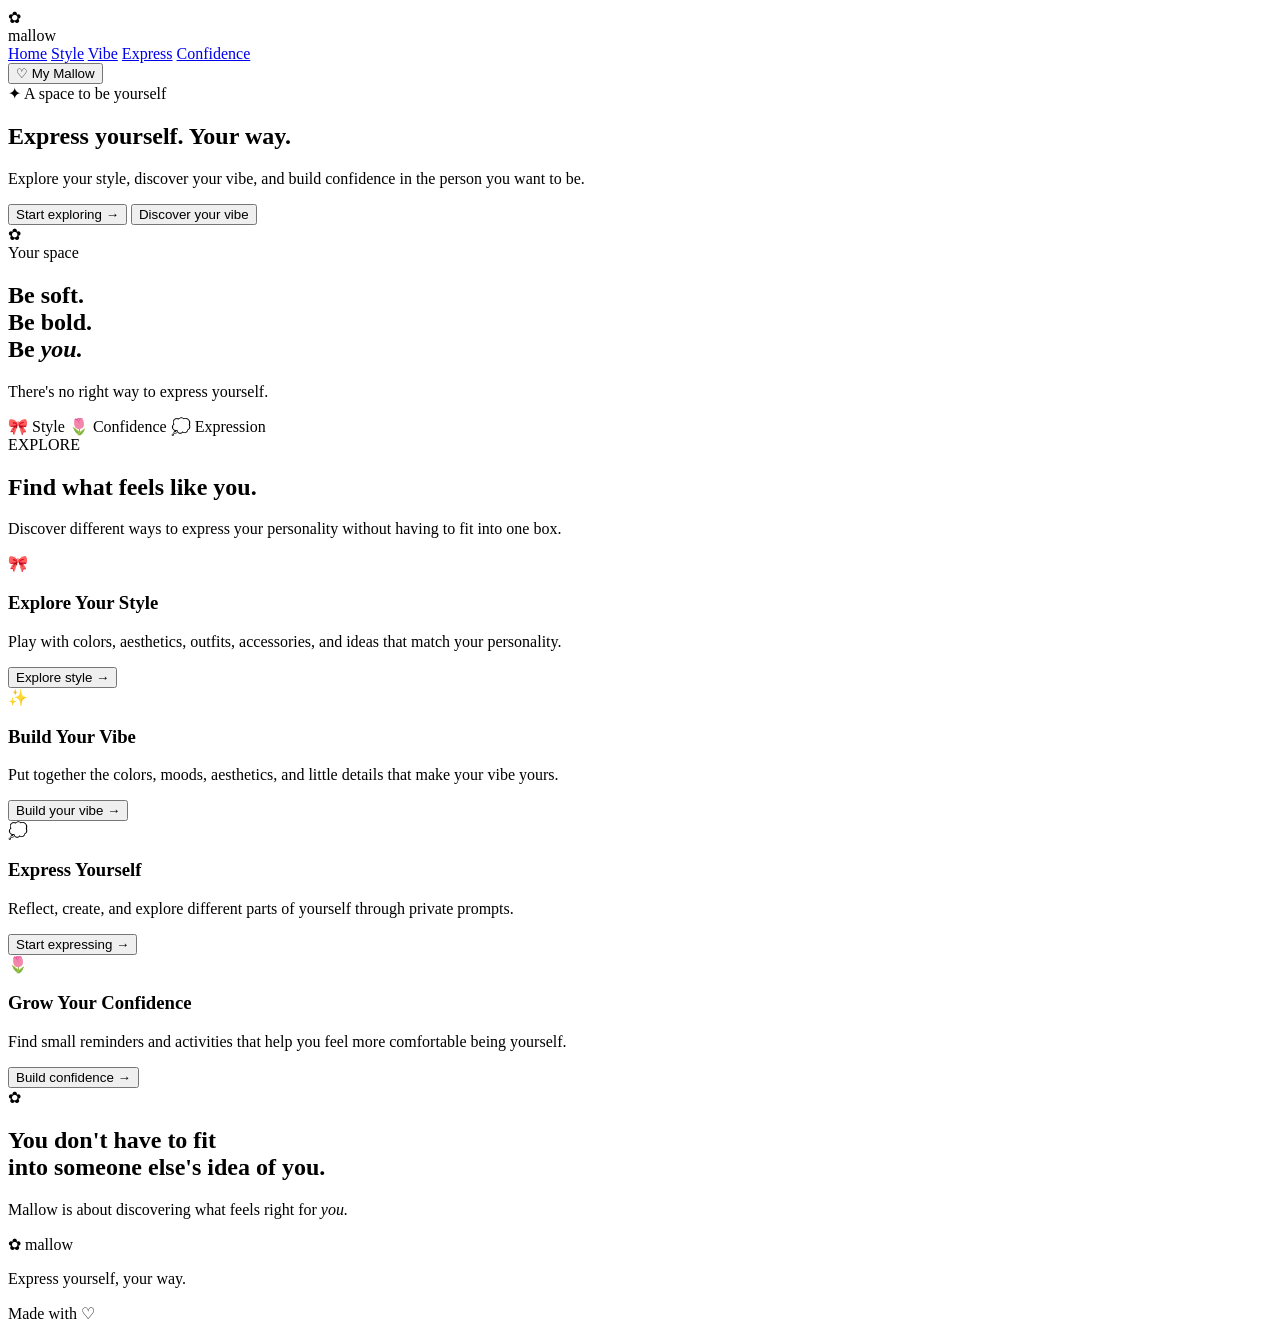
==== index.html @ d2542d82 "Add initial index.html for Mallow website This HTML file serves as the main structure for the Mallow" ====
<!DOCTYPE html>
<html lang="en">
<head>
  <meta charset="UTF-8">
  <meta name="viewport" content="width=device-width, initial-scale=1.0">

  <title>Mallow — Express Yourself</title>

  <link rel="stylesheet" href="style.css">
</head>

<body>

  <!-- Background decorations -->
  <div class="background-glow glow-one"></div>
  <div class="background-glow glow-two"></div>

  <!-- Navigation -->
  <nav class="navbar">

    <div class="logo">
      <div class="logo-flower">✿</div>
      <span>mallow</span>
    </div>

    <div class="nav-links">
      <a href="#" class="active">Home</a>
      <a href="#style">Style</a>
      <a href="#vibe">Vibe</a>
      <a href="#express">Express</a>
      <a href="#confidence">Confidence</a>
    </div>

    <button class="profile-button">
      <span>♡</span>
      My Mallow
    </button>

  </nav>


  <!-- Hero -->
  <main>

    <section class="hero">

      <div class="hero-content">

        <div class="welcome-pill">
          <span>✦</span>
          A space to be yourself
        </div>

        <h1>
          Express yourself.
          <span>Your way.</span>
        </h1>

        <p>
          Explore your style, discover your vibe, and build
          confidence in the person you want to be.
        </p>

        <div class="hero-buttons">

          <button class="primary-button" onclick="startExploring()">
            Start exploring
            <span>→</span>
          </button>

          <button class="secondary-button" onclick="scrollToSection('vibe')">
            Discover your vibe
          </button>

        </div>

      </div>

      <!-- Decorative card -->
      <div class="hero-card">

        <div class="flower-decoration">✿</div>

        <div class="hero-card-header">
          <span>Your space</span>
          <span class="tiny-dot"></span>
        </div>

        <h2>Be soft.<br>Be bold.<br>Be <em>you.</em></h2>

        <p>
          There's no right way to express yourself.
        </p>

        <div class="mini-tags">
          <span>🎀 Style</span>
          <span>🌷 Confidence</span>
          <span>💭 Expression</span>
        </div>

      </div>

    </section>


    <!-- Explore -->
    <section class="section" id="style">

      <div class="section-heading">

        <div>
          <span class="eyebrow">EXPLORE</span>
          <h2>Find what feels like you.</h2>
        </div>

        <p>
          Discover different ways to express your personality
          without having to fit into one box.
        </p>

      </div>


      <div class="feature-grid">

        <div class="feature-card pink-card">

          <div class="feature-icon">🎀</div>

          <h3>Explore Your Style</h3>

          <p>
            Play with colors, aesthetics, outfits, accessories,
            and ideas that match your personality.
          </p>

          <button onclick="showMessage('Style exploration is coming soon!')">
            Explore style →
          </button>

        </div>


        <div class="feature-card purple-card" id="vibe">

          <div class="feature-icon">✨</div>

          <h3>Build Your Vibe</h3>

          <p>
            Put together the colors, moods, aesthetics, and
            little details that make your vibe yours.
          </p>

          <button onclick="showMessage('Vibe building is coming soon!')">
            Build your vibe →
          </button>

        </div>


        <div class="feature-card blue-card" id="express">

          <div class="feature-icon">💭</div>

          <h3>Express Yourself</h3>

          <p>
            Reflect, create, and explore different parts of
            yourself through private prompts.
          </p>

          <button onclick="showMessage('Expression prompts are coming soon!')">
            Start expressing →
          </button>

        </div>


        <div class="feature-card green-card" id="confidence">

          <div class="feature-icon">🌷</div>

          <h3>Grow Your Confidence</h3>

          <p>
            Find small reminders and activities that help you
            feel more comfortable being yourself.
          </p>

          <button onclick="showMessage('Confidence tools are coming soon!')">
            Build confidence →
          </button>

        </div>

      </div>

    </section>


    <!-- Quote section -->
    <section class="quote-section">

      <div class="quote-flower">✿</div>

      <h2>
        You don't have to fit<br>
        into someone else's idea of you.
      </h2>

      <p>
        Mallow is about discovering what feels right for <em>you.</em>
      </p>

    </section>

  </main>


  <footer>

    <div class="footer-logo">
      ✿ mallow
    </div>

    <p>
      Express yourself, your way.
    </p>

    <span>
      Made with ♡
    </span>

  </footer>


  <script src="script.js"></script>

</body>
</html>
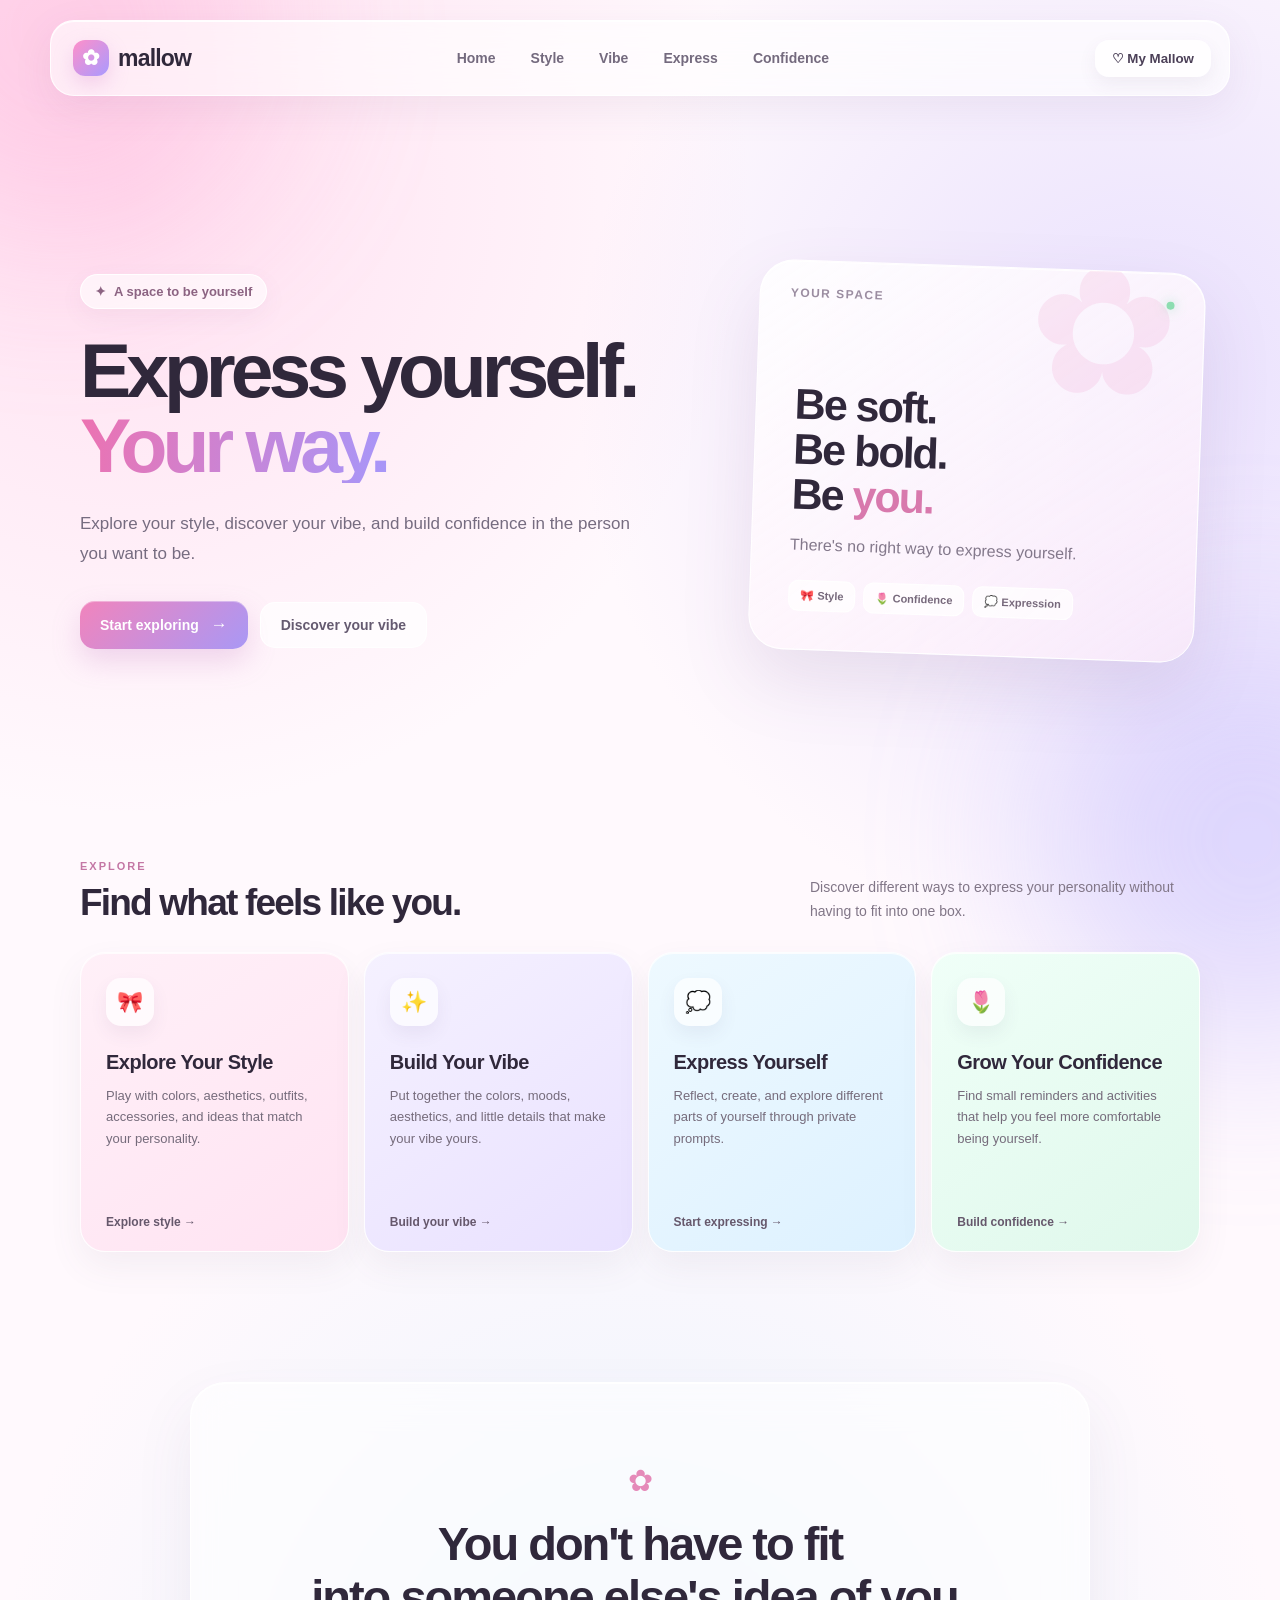
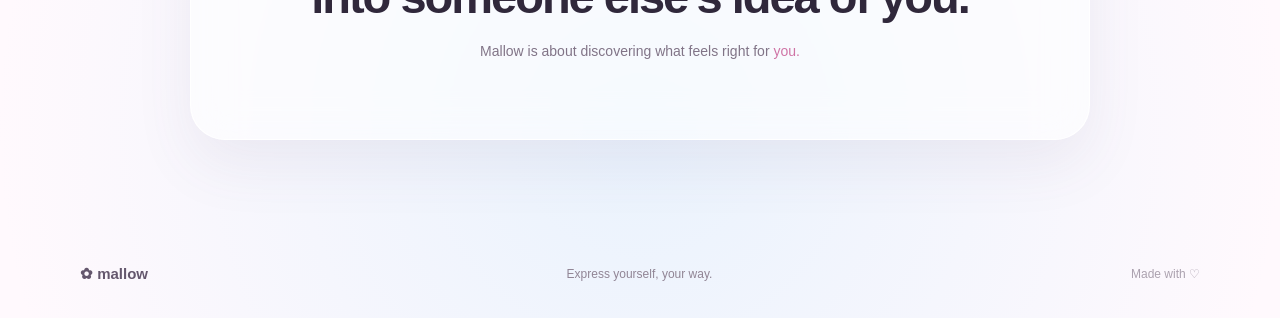
==== commit 8381a991: "Refactor HTML structure and improve formatting" ====
--- a/index.html
+++ b/index.html
@@ -15,6 +15,7 @@
   <div class="background-glow glow-one"></div>
   <div class="background-glow glow-two"></div>
 
+
   <!-- Navigation -->
   <nav class="navbar">
 
@@ -23,13 +24,31 @@
       <span>mallow</span>
     </div>
 
+
     <div class="nav-links">
-      <a href="#" class="active">Home</a>
-      <a href="#style">Style</a>
-      <a href="#vibe">Vibe</a>
-      <a href="#express">Express</a>
-      <a href="#confidence">Confidence</a>
+
+      <a href="index.html" class="active">
+        Home
+      </a>
+
+      <a href="style.html">
+        Style
+      </a>
+
+      <a href="#vibe">
+        Vibe
+      </a>
+
+      <a href="#express">
+        Express
+      </a>
+
+      <a href="#confidence">
+        Confidence
+      </a>
+
     </div>
+
 
     <button class="profile-button">
       <span>♡</span>
@@ -39,9 +58,12 @@
   </nav>
 
 
-  <!-- Hero -->
+
+  <!-- Main -->
   <main>
 
+
+    <!-- Hero -->
     <section class="hero">
 
       <div class="hero-content">
@@ -50,25 +72,35 @@
           <span>✦</span>
           A space to be yourself
         </div>
+
 
         <h1>
           Express yourself.
           <span>Your way.</span>
         </h1>
 
+
         <p>
           Explore your style, discover your vibe, and build
           confidence in the person you want to be.
         </p>
 
+
         <div class="hero-buttons">
 
-          <button class="primary-button" onclick="startExploring()">
+          <button
+            class="primary-button"
+            onclick="startExploring()"
+          >
             Start exploring
             <span>→</span>
           </button>
 
-          <button class="secondary-button" onclick="scrollToSection('vibe')">
+
+          <button
+            class="secondary-button"
+            onclick="scrollToSection('vibe')"
+          >
             Discover your vibe
           </button>
 
@@ -76,26 +108,53 @@
 
       </div>
 
-      <!-- Decorative card -->
+
+
+      <!-- Hero Card -->
       <div class="hero-card">
 
-        <div class="flower-decoration">✿</div>
+        <div class="flower-decoration">
+          ✿
+        </div>
+
 
         <div class="hero-card-header">
-          <span>Your space</span>
+
+          <span>
+            Your space
+          </span>
+
           <span class="tiny-dot"></span>
-        </div>
-
-        <h2>Be soft.<br>Be bold.<br>Be <em>you.</em></h2>
+
+        </div>
+
+
+        <h2>
+          Be soft.<br>
+          Be bold.<br>
+          Be <em>you.</em>
+        </h2>
+
 
         <p>
           There's no right way to express yourself.
         </p>
 
+
         <div class="mini-tags">
-          <span>🎀 Style</span>
-          <span>🌷 Confidence</span>
-          <span>💭 Expression</span>
+
+          <span>
+            🎀 Style
+          </span>
+
+          <span>
+            🌷 Confidence
+          </span>
+
+          <span>
+            💭 Expression
+          </span>
+
         </div>
 
       </div>
@@ -103,15 +162,27 @@
     </section>
 
 
+
     <!-- Explore -->
-    <section class="section" id="style">
+    <section
+      class="section"
+      id="style"
+    >
 
       <div class="section-heading">
 
         <div>
-          <span class="eyebrow">EXPLORE</span>
-          <h2>Find what feels like you.</h2>
-        </div>
+
+          <span class="eyebrow">
+            EXPLORE
+          </span>
+
+          <h2>
+            Find what feels like you.
+          </h2>
+
+        </div>
+
 
         <p>
           Discover different ways to express your personality
@@ -121,74 +192,129 @@
       </div>
 
 
+
+      <!-- Feature Cards -->
       <div class="feature-grid">
 
+
+        <!-- STYLE -->
         <div class="feature-card pink-card">
 
-          <div class="feature-icon">🎀</div>
-
-          <h3>Explore Your Style</h3>
+          <div class="feature-icon">
+            🎀
+          </div>
+
+
+          <h3>
+            Explore Your Style
+          </h3>
+
 
           <p>
             Play with colors, aesthetics, outfits, accessories,
             and ideas that match your personality.
           </p>
 
-          <button onclick="showMessage('Style exploration is coming soon!')">
+
+          <button
+            onclick="window.location.href='style.html'"
+          >
             Explore style →
           </button>
 
         </div>
 
 
-        <div class="feature-card purple-card" id="vibe">
-
-          <div class="feature-icon">✨</div>
-
-          <h3>Build Your Vibe</h3>
+
+        <!-- VIBE -->
+        <div
+          class="feature-card purple-card"
+          id="vibe"
+        >
+
+          <div class="feature-icon">
+            ✨
+          </div>
+
+
+          <h3>
+            Build Your Vibe
+          </h3>
+
 
           <p>
             Put together the colors, moods, aesthetics, and
             little details that make your vibe yours.
           </p>
 
-          <button onclick="showMessage('Vibe building is coming soon!')">
+
+          <button
+            onclick="showMessage('Vibe building is coming soon!')"
+          >
             Build your vibe →
           </button>
 
         </div>
 
 
-        <div class="feature-card blue-card" id="express">
-
-          <div class="feature-icon">💭</div>
-
-          <h3>Express Yourself</h3>
+
+        <!-- EXPRESS -->
+        <div
+          class="feature-card blue-card"
+          id="express"
+        >
+
+          <div class="feature-icon">
+            💭
+          </div>
+
+
+          <h3>
+            Express Yourself
+          </h3>
+
 
           <p>
             Reflect, create, and explore different parts of
             yourself through private prompts.
           </p>
 
-          <button onclick="showMessage('Expression prompts are coming soon!')">
+
+          <button
+            onclick="showMessage('Expression prompts are coming soon!')"
+          >
             Start expressing →
           </button>
 
         </div>
 
 
-        <div class="feature-card green-card" id="confidence">
-
-          <div class="feature-icon">🌷</div>
-
-          <h3>Grow Your Confidence</h3>
+
+        <!-- CONFIDENCE -->
+        <div
+          class="feature-card green-card"
+          id="confidence"
+        >
+
+          <div class="feature-icon">
+            🌷
+          </div>
+
+
+          <h3>
+            Grow Your Confidence
+          </h3>
+
 
           <p>
             Find small reminders and activities that help you
             feel more comfortable being yourself.
           </p>
 
-          <button onclick="showMessage('Confidence tools are coming soon!')">
+
+          <button
+            onclick="showMessage('Confidence tools are coming soon!')"
+          >
             Build confidence →
           </button>
 
@@ -199,18 +325,24 @@
     </section>
 
 
-    <!-- Quote section -->
+
+    <!-- Quote -->
     <section class="quote-section">
 
-      <div class="quote-flower">✿</div>
+      <div class="quote-flower">
+        ✿
+      </div>
+
 
       <h2>
         You don't have to fit<br>
         into someone else's idea of you.
       </h2>
 
+
       <p>
-        Mallow is about discovering what feels right for <em>you.</em>
+        Mallow is about discovering what feels right for
+        <em>you.</em>
       </p>
 
     </section>
@@ -218,16 +350,20 @@
   </main>
 
 
+
+  <!-- Footer -->
   <footer>
 
     <div class="footer-logo">
       ✿ mallow
     </div>
 
+
     <p>
       Express yourself, your way.
     </p>
 
+
     <span>
       Made with ♡
     </span>
@@ -235,6 +371,7 @@
   </footer>
 
 
+
   <script src="script.js"></script>
 
 </body>
--- a/style.css
+++ b/style.css
@@ -0,0 +1,845 @@
+/* =========================
+   MALLOW — GLOBAL
+========================= */
+
+* {
+  margin: 0;
+  padding: 0;
+  box-sizing: border-box;
+}
+
+html {
+  scroll-behavior: smooth;
+}
+
+body {
+  min-height: 100vh;
+  font-family: Inter, -apple-system, BlinkMacSystemFont, "Segoe UI", sans-serif;
+  color: #30283b;
+  background:
+    radial-gradient(circle at 10% 10%, rgba(255, 184, 220, 0.38), transparent 30%),
+    radial-gradient(circle at 90% 20%, rgba(196, 183, 255, 0.38), transparent 30%),
+    radial-gradient(circle at 50% 90%, rgba(178, 226, 255, 0.28), transparent 35%),
+    #fff9fd;
+  overflow-x: hidden;
+}
+
+
+/* =========================
+   BACKGROUND
+========================= */
+
+.background-glow {
+  position: fixed;
+  width: 420px;
+  height: 420px;
+  border-radius: 50%;
+  filter: blur(90px);
+  pointer-events: none;
+  z-index: -1;
+  opacity: 0.35;
+}
+
+.glow-one {
+  top: -180px;
+  left: -150px;
+  background: #ff9fd0;
+}
+
+.glow-two {
+  right: -180px;
+  bottom: -150px;
+  background: #aaa0ff;
+}
+
+
+/* =========================
+   NAVIGATION
+========================= */
+
+.navbar {
+  width: min(1180px, calc(100% - 40px));
+  height: 76px;
+  margin: 20px auto 0;
+
+  display: flex;
+  align-items: center;
+  justify-content: space-between;
+
+  padding: 0 18px 0 22px;
+
+  background: rgba(255, 255, 255, 0.62);
+  border: 1px solid rgba(255, 255, 255, 0.85);
+  border-radius: 24px;
+
+  backdrop-filter: blur(24px);
+  -webkit-backdrop-filter: blur(24px);
+
+  box-shadow:
+    0 12px 40px rgba(120, 91, 135, 0.09),
+    inset 0 1px 0 rgba(255, 255, 255, 0.9);
+}
+
+.logo {
+  display: flex;
+  align-items: center;
+  gap: 9px;
+
+  font-size: 23px;
+  font-weight: 800;
+  letter-spacing: -0.8px;
+}
+
+.logo-flower {
+  width: 36px;
+  height: 36px;
+
+  display: grid;
+  place-items: center;
+
+  color: white;
+  font-size: 21px;
+
+  background: linear-gradient(135deg, #ff8fc9, #a99aff);
+  border-radius: 12px;
+
+  box-shadow: 0 8px 20px rgba(211, 127, 202, 0.28);
+}
+
+.nav-links {
+  display: flex;
+  align-items: center;
+  gap: 7px;
+}
+
+.nav-links a {
+  position: relative;
+
+  padding: 10px 14px;
+
+  color: #746a7e;
+  text-decoration: none;
+
+  font-size: 14px;
+  font-weight: 600;
+
+  border-radius: 12px;
+
+  transition: 0.25s ease;
+}
+
+.nav-links a:hover {
+  color: #30283b;
+  background: rgba(255, 255, 255, 0.7);
+}
+
+.nav-links a.active {
+  color: #30283b;
+  background: rgba(255, 255, 255, 0.82);
+  box-shadow: 0 5px 18px rgba(130, 100, 145, 0.08);
+}
+
+.profile-button {
+  border: 0;
+  padding: 11px 17px;
+
+  color: #4c4058;
+  background: rgba(255, 255, 255, 0.8);
+
+  border-radius: 14px;
+
+  font-weight: 700;
+  cursor: pointer;
+
+  box-shadow: 0 7px 18px rgba(100, 75, 120, 0.08);
+
+  transition: 0.25s ease;
+}
+
+.profile-button:hover {
+  transform: translateY(-2px);
+  box-shadow: 0 10px 24px rgba(100, 75, 120, 0.13);
+}
+
+
+/* =========================
+   HERO
+========================= */
+
+.hero {
+  width: min(1120px, calc(100% - 40px));
+  min-height: 650px;
+  margin: 40px auto 0;
+
+  display: grid;
+  grid-template-columns: 1.15fr 0.85fr;
+  align-items: center;
+  gap: 70px;
+}
+
+.hero-content {
+  max-width: 650px;
+}
+
+.welcome-pill {
+  display: inline-flex;
+  align-items: center;
+  gap: 8px;
+
+  padding: 9px 14px;
+
+  color: #8c6382;
+  background: rgba(255, 255, 255, 0.62);
+
+  border: 1px solid rgba(255, 255, 255, 0.9);
+  border-radius: 999px;
+
+  font-size: 13px;
+  font-weight: 700;
+
+  box-shadow: 0 8px 24px rgba(120, 90, 130, 0.06);
+}
+
+.hero h1 {
+  margin-top: 24px;
+
+  font-size: clamp(52px, 6vw, 82px);
+  line-height: 0.98;
+  letter-spacing: -5px;
+  font-weight: 850;
+}
+
+.hero h1 span {
+  display: block;
+
+  background: linear-gradient(
+    100deg,
+    #ed72b0,
+    #a995f7,
+    #76bff4
+  );
+
+  -webkit-background-clip: text;
+  background-clip: text;
+  color: transparent;
+}
+
+.hero-content > p {
+  max-width: 560px;
+  margin-top: 26px;
+
+  color: #766c80;
+  font-size: 17px;
+  line-height: 1.75;
+}
+
+.hero-buttons {
+  display: flex;
+  align-items: center;
+  gap: 12px;
+
+  margin-top: 32px;
+}
+
+.primary-button,
+.secondary-button {
+  border: 0;
+  border-radius: 15px;
+
+  padding: 14px 20px;
+
+  font-size: 14px;
+  font-weight: 750;
+
+  cursor: pointer;
+  transition: 0.25s ease;
+}
+
+.primary-button {
+  color: white;
+
+  background: linear-gradient(
+    135deg,
+    #f184bc,
+    #a998f5
+  );
+
+  box-shadow:
+    0 12px 28px rgba(192, 116, 192, 0.25),
+    inset 0 1px 0 rgba(255,255,255,0.35);
+}
+
+.primary-button span {
+  margin-left: 8px;
+  font-size: 17px;
+}
+
+.primary-button:hover {
+  transform: translateY(-3px);
+  box-shadow: 0 16px 32px rgba(192, 116, 192, 0.32);
+}
+
+.secondary-button {
+  color: #655a70;
+  background: rgba(255, 255, 255, 0.68);
+
+  border: 1px solid rgba(255,255,255,0.9);
+}
+
+.secondary-button:hover {
+  transform: translateY(-3px);
+  background: white;
+}
+
+
+/* =========================
+   HERO CARD
+========================= */
+
+.hero-card {
+  position: relative;
+
+  min-height: 390px;
+  padding: 38px;
+
+  display: flex;
+  flex-direction: column;
+  justify-content: flex-end;
+
+  overflow: hidden;
+
+  background:
+    linear-gradient(
+      145deg,
+      rgba(255,255,255,0.86),
+      rgba(255,237,249,0.66)
+    );
+
+  border: 1px solid rgba(255,255,255,0.95);
+  border-radius: 34px;
+
+  box-shadow:
+    0 30px 70px rgba(120, 86, 135, 0.13),
+    inset 0 1px 0 rgba(255,255,255,0.95);
+
+  transform: rotate(2deg);
+  transition: 0.35s ease;
+}
+
+.hero-card:hover {
+  transform: rotate(0deg) translateY(-6px);
+}
+
+.flower-decoration {
+  position: absolute;
+  top: -30px;
+  right: 25px;
+
+  font-size: 180px;
+  line-height: 1;
+
+  color: rgba(239, 139, 194, 0.16);
+}
+
+.hero-card-header {
+  position: absolute;
+  top: 25px;
+  left: 30px;
+  right: 30px;
+
+  display: flex;
+  align-items: center;
+  justify-content: space-between;
+
+  color: #9b8da1;
+  font-size: 12px;
+  font-weight: 700;
+  text-transform: uppercase;
+  letter-spacing: 1.5px;
+}
+
+.tiny-dot {
+  width: 8px;
+  height: 8px;
+
+  border-radius: 50%;
+  background: #8dddb1;
+
+  box-shadow: 0 0 12px rgba(141,221,177,0.7);
+}
+
+.hero-card h2 {
+  position: relative;
+
+  font-size: 43px;
+  line-height: 1.05;
+  letter-spacing: -2px;
+}
+
+.hero-card h2 em {
+  color: #d879ad;
+  font-style: normal;
+}
+
+.hero-card p {
+  margin-top: 15px;
+
+  color: #83788b;
+  line-height: 1.6;
+}
+
+.mini-tags {
+  display: flex;
+  flex-wrap: wrap;
+  gap: 8px;
+
+  margin-top: 22px;
+}
+
+.mini-tags span {
+  padding: 8px 11px;
+
+  color: #77697c;
+  background: rgba(255,255,255,0.7);
+
+  border: 1px solid rgba(255,255,255,0.9);
+  border-radius: 10px;
+
+  font-size: 11px;
+  font-weight: 700;
+}
+
+
+/* =========================
+   SECTIONS
+========================= */
+
+.section {
+  width: min(1120px, calc(100% - 40px));
+  margin: 70px auto 0;
+}
+
+.section-heading {
+  display: flex;
+  align-items: flex-end;
+  justify-content: space-between;
+  gap: 40px;
+
+  margin-bottom: 28px;
+}
+
+.eyebrow {
+  color: #c477a5;
+  font-size: 11px;
+  font-weight: 800;
+  letter-spacing: 2px;
+}
+
+.section-heading h2 {
+  margin-top: 8px;
+
+  font-size: 37px;
+  letter-spacing: -1.8px;
+}
+
+.section-heading p {
+  max-width: 390px;
+
+  color: #817687;
+  font-size: 14px;
+  line-height: 1.7;
+}
+
+
+/* =========================
+   FEATURE CARDS
+========================= */
+
+.feature-grid {
+  display: grid;
+  grid-template-columns: repeat(4, 1fr);
+  gap: 15px;
+}
+
+.feature-card {
+  position: relative;
+
+  min-height: 300px;
+  padding: 25px;
+
+  border-radius: 25px;
+
+  border: 1px solid rgba(255,255,255,0.9);
+
+  box-shadow:
+    0 15px 35px rgba(100,80,120,0.07),
+    inset 0 1px 0 rgba(255,255,255,0.8);
+
+  transition: 0.3s ease;
+}
+
+.feature-card:hover {
+  transform: translateY(-7px);
+  box-shadow: 0 22px 45px rgba(100,80,120,0.12);
+}
+
+.pink-card {
+  background: linear-gradient(145deg, #fff0f8, #ffe3f2);
+}
+
+.purple-card {
+  background: linear-gradient(145deg, #f5f1ff, #e9e1ff);
+}
+
+.blue-card {
+  background: linear-gradient(145deg, #eef9ff, #ddf1ff);
+}
+
+.green-card {
+  background: linear-gradient(145deg, #f0fff8, #dff8eb);
+}
+
+.feature-icon {
+  width: 48px;
+  height: 48px;
+
+  display: grid;
+  place-items: center;
+
+  background: rgba(255,255,255,0.72);
+  border-radius: 15px;
+
+  font-size: 21px;
+
+  box-shadow: 0 8px 18px rgba(90,70,110,0.07);
+}
+
+.feature-card h3 {
+  margin-top: 25px;
+
+  font-size: 20px;
+  letter-spacing: -0.5px;
+}
+
+.feature-card p {
+  margin-top: 11px;
+
+  color: #756b7b;
+  font-size: 13px;
+  line-height: 1.65;
+}
+
+.feature-card button {
+  position: absolute;
+  bottom: 22px;
+  left: 25px;
+
+  border: 0;
+  background: transparent;
+
+  color: #66586c;
+
+  font-size: 12px;
+  font-weight: 800;
+
+  cursor: pointer;
+
+  transition: 0.2s ease;
+}
+
+.feature-card button:hover {
+  transform: translateX(4px);
+}
+
+
+/* =========================
+   QUOTE
+========================= */
+
+.quote-section {
+  width: min(900px, calc(100% - 40px));
+
+  margin: 130px auto 100px;
+
+  padding: 80px 40px;
+
+  text-align: center;
+
+  background: rgba(255,255,255,0.56);
+  border: 1px solid rgba(255,255,255,0.9);
+  border-radius: 35px;
+
+  box-shadow:
+    0 25px 60px rgba(100,75,120,0.08),
+    inset 0 1px 0 rgba(255,255,255,0.9);
+
+  backdrop-filter: blur(20px);
+}
+
+.quote-flower {
+  margin-bottom: 20px;
+
+  color: #e58ab9;
+  font-size: 30px;
+}
+
+.quote-section h2 {
+  font-size: clamp(30px, 4vw, 47px);
+  line-height: 1.12;
+  letter-spacing: -2px;
+}
+
+.quote-section p {
+  margin-top: 20px;
+
+  color: #817487;
+  font-size: 14px;
+}
+
+.quote-section em {
+  color: #cf73a5;
+  font-style: normal;
+}
+
+
+/* =========================
+   FOOTER
+========================= */
+
+footer {
+  width: min(1120px, calc(100% - 40px));
+
+  margin: 0 auto;
+
+  padding: 25px 0 35px;
+
+  display: flex;
+  align-items: center;
+  justify-content: space-between;
+
+  color: #918595;
+  font-size: 12px;
+}
+
+.footer-logo {
+  color: #64576d;
+  font-weight: 800;
+  font-size: 15px;
+}
+
+footer span {
+  opacity: 0.75;
+}
+
+
+/* =========================
+   RESPONSIVE
+========================= */
+
+@media (max-width: 900px) {
+
+  .nav-links {
+    display: none;
+  }
+
+  .hero {
+    grid-template-columns: 1fr;
+    gap: 35px;
+    padding-top: 40px;
+  }
+
+  .hero-card {
+    max-width: 550px;
+    width: 100%;
+    margin: auto;
+  }
+
+  .feature-grid {
+    grid-template-columns: repeat(2, 1fr);
+  }
+
+  .section-heading {
+    align-items: flex-start;
+    flex-direction: column;
+    gap: 15px;
+  }
+}
+
+
+@media (max-width: 600px) {
+
+  .navbar {
+    width: calc(100% - 24px);
+    margin-top: 12px;
+  }
+
+  .profile-button {
+    padding: 10px 12px;
+    font-size: 12px;
+  }
+
+  .hero {
+    width: calc(100% - 28px);
+    margin-top: 20px;
+  }
+
+  .hero h1 {
+    font-size: 52px;
+    letter-spacing: -3px;
+  }
+
+  .hero-content > p {
+    font-size: 15px;
+  }
+
+  .hero-buttons {
+    align-items: stretch;
+    flex-direction: column;
+  }
+
+  .primary-button,
+  .secondary-button {
+    width: 100%;
+  }
+
+  .hero-card {
+    min-height: 340px;
+    padding: 27px;
+  }
+
+  .hero-card h2 {
+    font-size: 36px;
+  }
+
+  .section {
+    width: calc(100% - 28px);
+  }
+
+  .feature-grid {
+    grid-template-columns: 1fr;
+  }
+
+  .quote-section {
+    width: calc(100% - 28px);
+    padding: 60px 22px;
+  }
+
+  footer {
+    width: calc(100% - 28px);
+
+    flex-direction: column;
+    gap: 12px;
+
+    text-align: center;
+  }
+}
+
+/* =========================
+   MALLOW TOAST
+========================= */
+
+.mallow-toast {
+  position: fixed;
+  right: 24px;
+  bottom: 24px;
+
+  z-index: 9999;
+
+  display: flex;
+  align-items: center;
+  gap: 12px;
+
+  width: min(360px, calc(100% - 32px));
+
+  padding: 14px 15px;
+
+  background: rgba(255, 255, 255, 0.88);
+  border: 1px solid rgba(255, 255, 255, 0.95);
+
+  border-radius: 18px;
+
+  backdrop-filter: blur(22px);
+  -webkit-backdrop-filter: blur(22px);
+
+  box-shadow:
+    0 18px 45px rgba(90, 65, 110, 0.16),
+    inset 0 1px 0 rgba(255, 255, 255, 0.95);
+
+  opacity: 0;
+  transform: translateY(20px) scale(0.96);
+
+  pointer-events: none;
+
+  transition:
+    opacity 0.3s ease,
+    transform 0.3s ease;
+}
+
+.mallow-toast.show {
+  opacity: 1;
+  transform: translateY(0) scale(1);
+  pointer-events: auto;
+}
+
+.toast-icon {
+  width: 38px;
+  height: 38px;
+
+  flex-shrink: 0;
+
+  display: grid;
+  place-items: center;
+
+  color: white;
+
+  background: linear-gradient(
+    135deg,
+    #f184bc,
+    #a998f5
+  );
+
+  border-radius: 12px;
+
+  box-shadow:
+    0 7px 16px rgba(190, 120, 190, 0.2);
+}
+
+.toast-content {
+  min-width: 0;
+
+  display: flex;
+  flex-direction: column;
+  gap: 3px;
+}
+
+.toast-content strong {
+  color: #4c4058;
+  font-size: 13px;
+}
+
+.toast-content span {
+  color: #847889;
+  font-size: 12px;
+  line-height: 1.4;
+}
+
+.toast-close {
+  margin-left: auto;
+
+  border: 0;
+  background: transparent;
+
+  color: #a092a8;
+
+  font-size: 20px;
+  line-height: 1;
+
+  cursor: pointer;
+
+  transition: 0.2s ease;
+}
+
+.toast-close:hover {
+  color: #5c4d67;
+  transform: scale(1.1);
+}
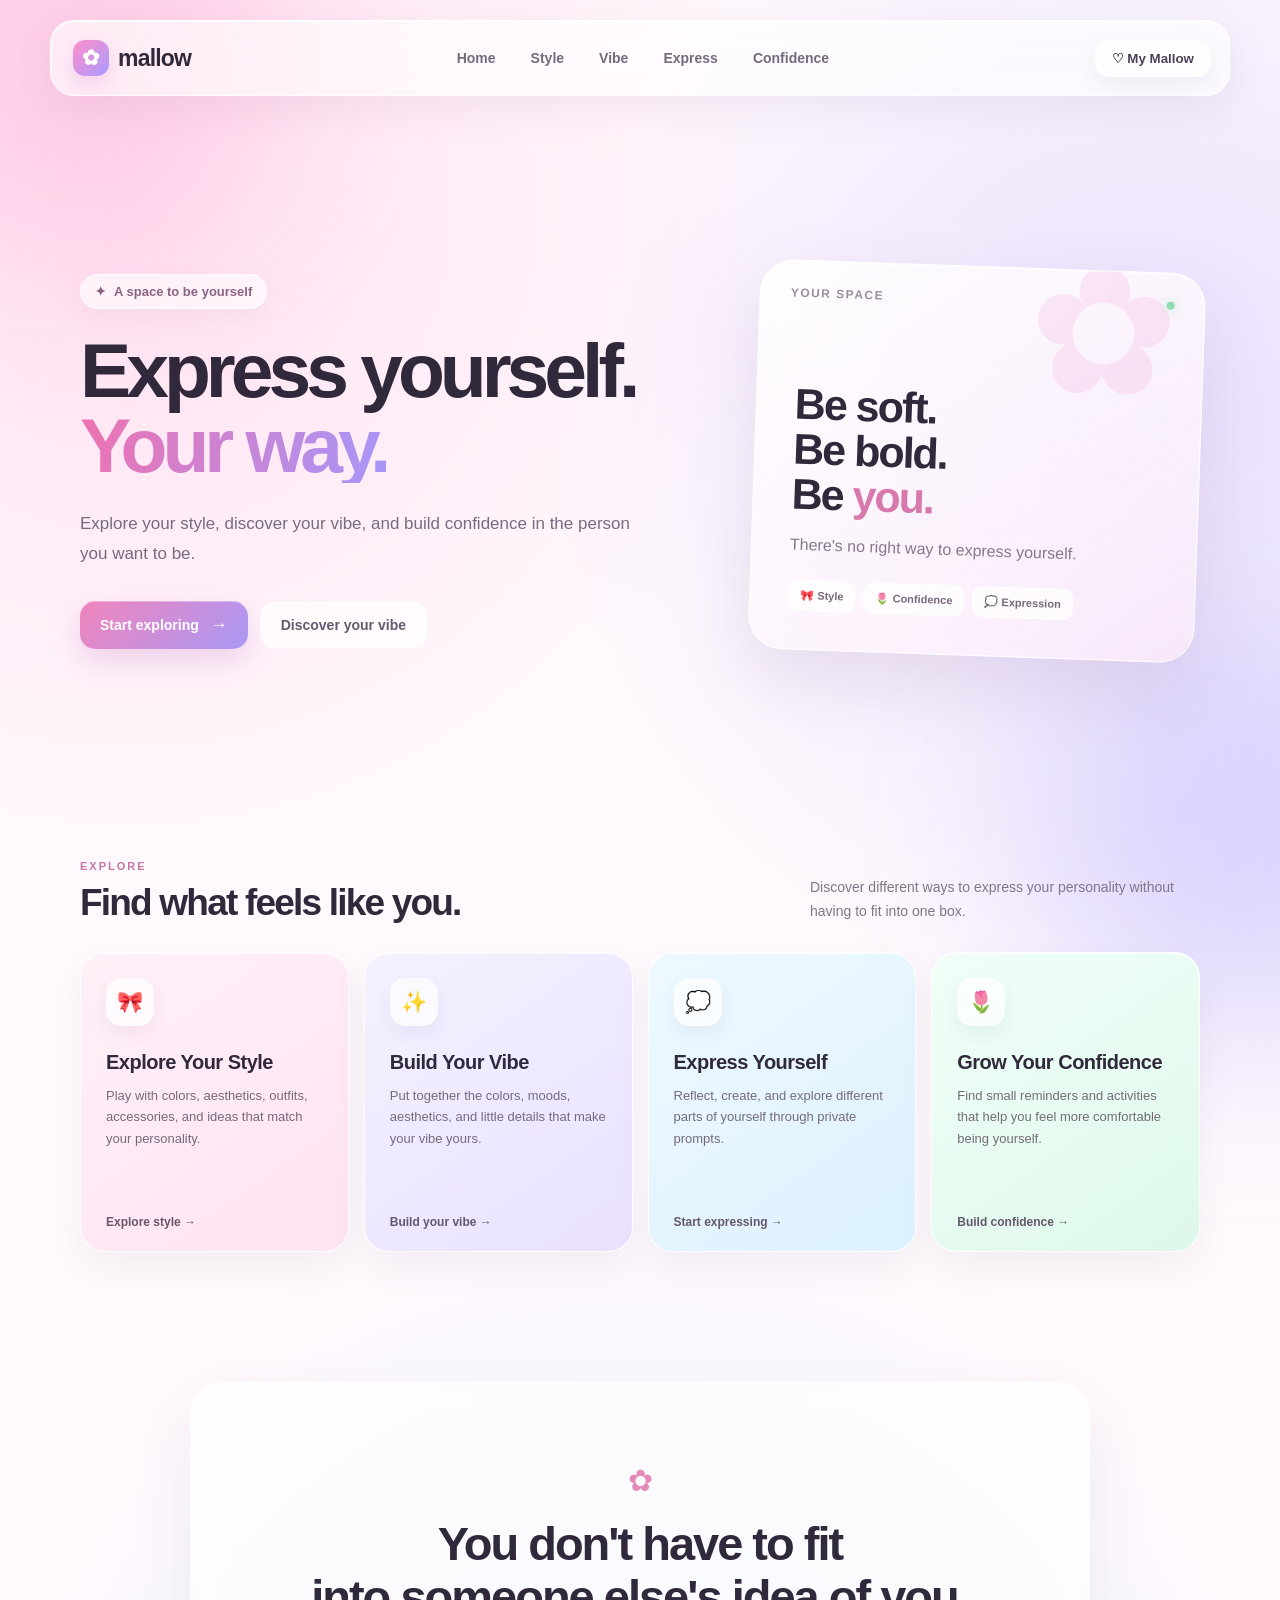
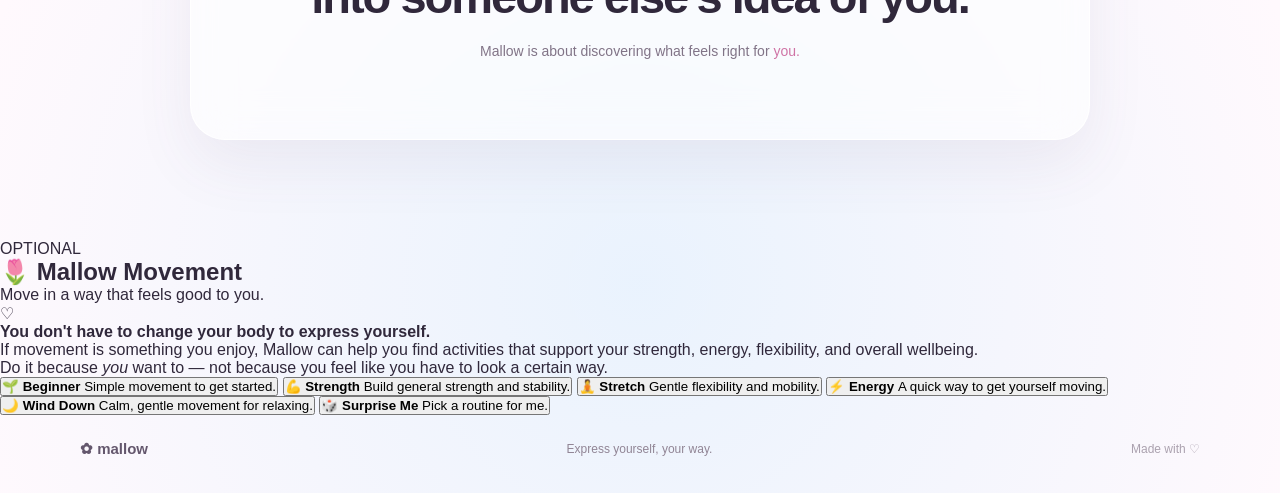
==== commit 6577b9f5: "Add Mallow Movement section to index.html" ====
--- a/index.html
+++ b/index.html
@@ -350,7 +350,210 @@
   </main>
 
 
-
+<!-- Mallow Movement -->
+<section class="movement-section">
+
+  <div class="movement-header">
+
+    <div>
+      <span class="studio-eyebrow">OPTIONAL</span>
+
+      <h2>
+        🌷 Mallow Movement
+      </h2>
+
+      <p>
+        Move in a way that feels good to you.
+      </p>
+    </div>
+
+  </div>
+
+
+  <div class="movement-note">
+
+    <div class="movement-note-icon">
+      ♡
+    </div>
+
+    <div>
+      <strong>
+        You don't have to change your body to express yourself.
+      </strong>
+
+      <p>
+        If movement is something you enjoy, Mallow can help you
+        find activities that support your strength, energy,
+        flexibility, and overall wellbeing.
+      </p>
+
+      <p>
+        Do it because <em>you</em> want to — not because you feel
+        like you have to look a certain way.
+      </p>
+    </div>
+
+  </div>
+
+
+  <div class="movement-grid">
+
+    <button class="movement-card" data-routine="beginner">
+
+      <span class="movement-icon">
+        🌱
+      </span>
+
+      <strong>
+        Beginner
+      </strong>
+
+      <span>
+        Simple movement to get started.
+      </span>
+
+    </button>
+
+
+    <button class="movement-card" data-routine="strength">
+
+      <span class="movement-icon">
+        💪
+      </span>
+
+      <strong>
+        Strength
+      </strong>
+
+      <span>
+        Build general strength and stability.
+      </span>
+
+    </button>
+
+
+    <button class="movement-card" data-routine="stretch">
+
+      <span class="movement-icon">
+        🧘
+      </span>
+
+      <strong>
+        Stretch
+      </strong>
+
+      <span>
+        Gentle flexibility and mobility.
+      </span>
+
+    </button>
+
+
+    <button class="movement-card" data-routine="energy">
+
+      <span class="movement-icon">
+        ⚡
+      </span>
+
+      <strong>
+        Energy
+      </strong>
+
+      <span>
+        A quick way to get yourself moving.
+      </span>
+
+    </button>
+
+
+    <button class="movement-card" data-routine="relax">
+
+      <span class="movement-icon">
+        🌙
+      </span>
+
+      <strong>
+        Wind Down
+      </strong>
+
+      <span>
+        Calm, gentle movement for relaxing.
+      </span>
+
+    </button>
+
+
+    <button
+      class="movement-card random-movement"
+      id="randomRoutine"
+    >
+
+      <span class="movement-icon">
+        🎲
+      </span>
+
+      <strong>
+        Surprise Me
+      </strong>
+
+      <span>
+        Pick a routine for me.
+      </span>
+
+    </button>
+
+  </div>
+
+
+  <!-- Routine Display -->
+  <div
+    class="routine-display"
+    id="routineDisplay"
+    hidden
+  >
+
+    <div class="routine-top">
+
+      <div>
+
+        <span class="studio-eyebrow">
+          YOUR ROUTINE
+        </span>
+
+        <h3 id="routineTitle">
+          Routine
+        </h3>
+
+      </div>
+
+      <button
+        class="routine-close"
+        id="closeRoutine"
+        aria-label="Close routine"
+      >
+        ×
+      </button>
+
+    </div>
+
+
+    <div
+      class="routine-list"
+      id="routineList"
+    ></div>
+
+
+    <p class="routine-reminder">
+      🌷 You can stop, rest, or skip anything that doesn't feel
+      right for you.
+    </p>
+
+  </div>
+
+</section>
+
+
+  
   <!-- Footer -->
   <footer>
 
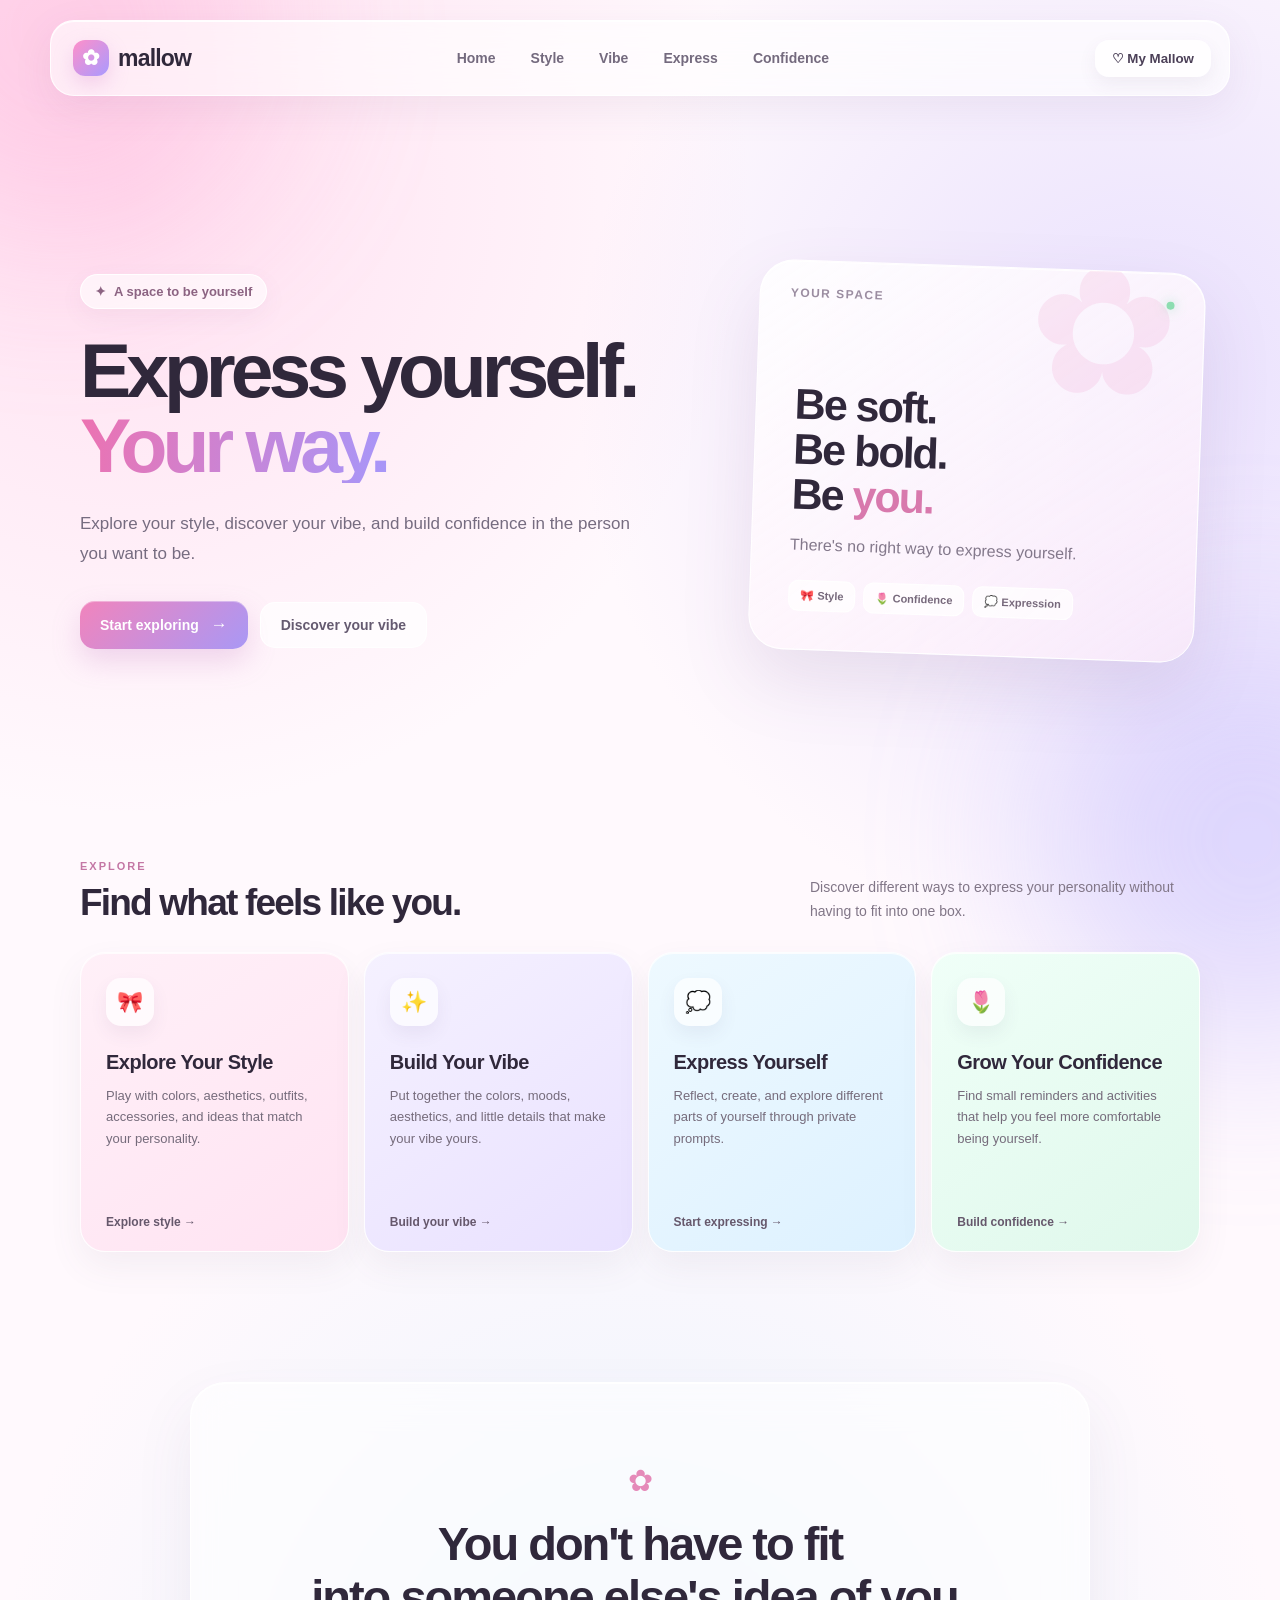
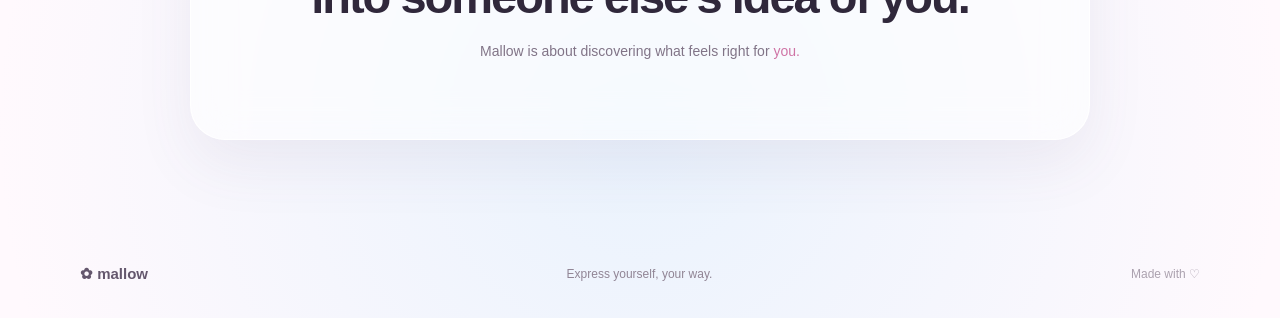
==== commit 77dbe0c5: "Remove Mallow Movement section from index.html Removed the Mallow Movement section from the HTML fil" ====
--- a/index.html
+++ b/index.html
@@ -350,210 +350,7 @@
   </main>
 
 
-<!-- Mallow Movement -->
-<section class="movement-section">
-
-  <div class="movement-header">
-
-    <div>
-      <span class="studio-eyebrow">OPTIONAL</span>
-
-      <h2>
-        🌷 Mallow Movement
-      </h2>
-
-      <p>
-        Move in a way that feels good to you.
-      </p>
-    </div>
-
-  </div>
-
-
-  <div class="movement-note">
-
-    <div class="movement-note-icon">
-      ♡
-    </div>
-
-    <div>
-      <strong>
-        You don't have to change your body to express yourself.
-      </strong>
-
-      <p>
-        If movement is something you enjoy, Mallow can help you
-        find activities that support your strength, energy,
-        flexibility, and overall wellbeing.
-      </p>
-
-      <p>
-        Do it because <em>you</em> want to — not because you feel
-        like you have to look a certain way.
-      </p>
-    </div>
-
-  </div>
-
-
-  <div class="movement-grid">
-
-    <button class="movement-card" data-routine="beginner">
-
-      <span class="movement-icon">
-        🌱
-      </span>
-
-      <strong>
-        Beginner
-      </strong>
-
-      <span>
-        Simple movement to get started.
-      </span>
-
-    </button>
-
-
-    <button class="movement-card" data-routine="strength">
-
-      <span class="movement-icon">
-        💪
-      </span>
-
-      <strong>
-        Strength
-      </strong>
-
-      <span>
-        Build general strength and stability.
-      </span>
-
-    </button>
-
-
-    <button class="movement-card" data-routine="stretch">
-
-      <span class="movement-icon">
-        🧘
-      </span>
-
-      <strong>
-        Stretch
-      </strong>
-
-      <span>
-        Gentle flexibility and mobility.
-      </span>
-
-    </button>
-
-
-    <button class="movement-card" data-routine="energy">
-
-      <span class="movement-icon">
-        ⚡
-      </span>
-
-      <strong>
-        Energy
-      </strong>
-
-      <span>
-        A quick way to get yourself moving.
-      </span>
-
-    </button>
-
-
-    <button class="movement-card" data-routine="relax">
-
-      <span class="movement-icon">
-        🌙
-      </span>
-
-      <strong>
-        Wind Down
-      </strong>
-
-      <span>
-        Calm, gentle movement for relaxing.
-      </span>
-
-    </button>
-
-
-    <button
-      class="movement-card random-movement"
-      id="randomRoutine"
-    >
-
-      <span class="movement-icon">
-        🎲
-      </span>
-
-      <strong>
-        Surprise Me
-      </strong>
-
-      <span>
-        Pick a routine for me.
-      </span>
-
-    </button>
-
-  </div>
-
-
-  <!-- Routine Display -->
-  <div
-    class="routine-display"
-    id="routineDisplay"
-    hidden
-  >
-
-    <div class="routine-top">
-
-      <div>
-
-        <span class="studio-eyebrow">
-          YOUR ROUTINE
-        </span>
-
-        <h3 id="routineTitle">
-          Routine
-        </h3>
-
-      </div>
-
-      <button
-        class="routine-close"
-        id="closeRoutine"
-        aria-label="Close routine"
-      >
-        ×
-      </button>
-
-    </div>
-
-
-    <div
-      class="routine-list"
-      id="routineList"
-    ></div>
-
-
-    <p class="routine-reminder">
-      🌷 You can stop, rest, or skip anything that doesn't feel
-      right for you.
-    </p>
-
-  </div>
-
-</section>
-
-
-  
+
   <!-- Footer -->
   <footer>
 
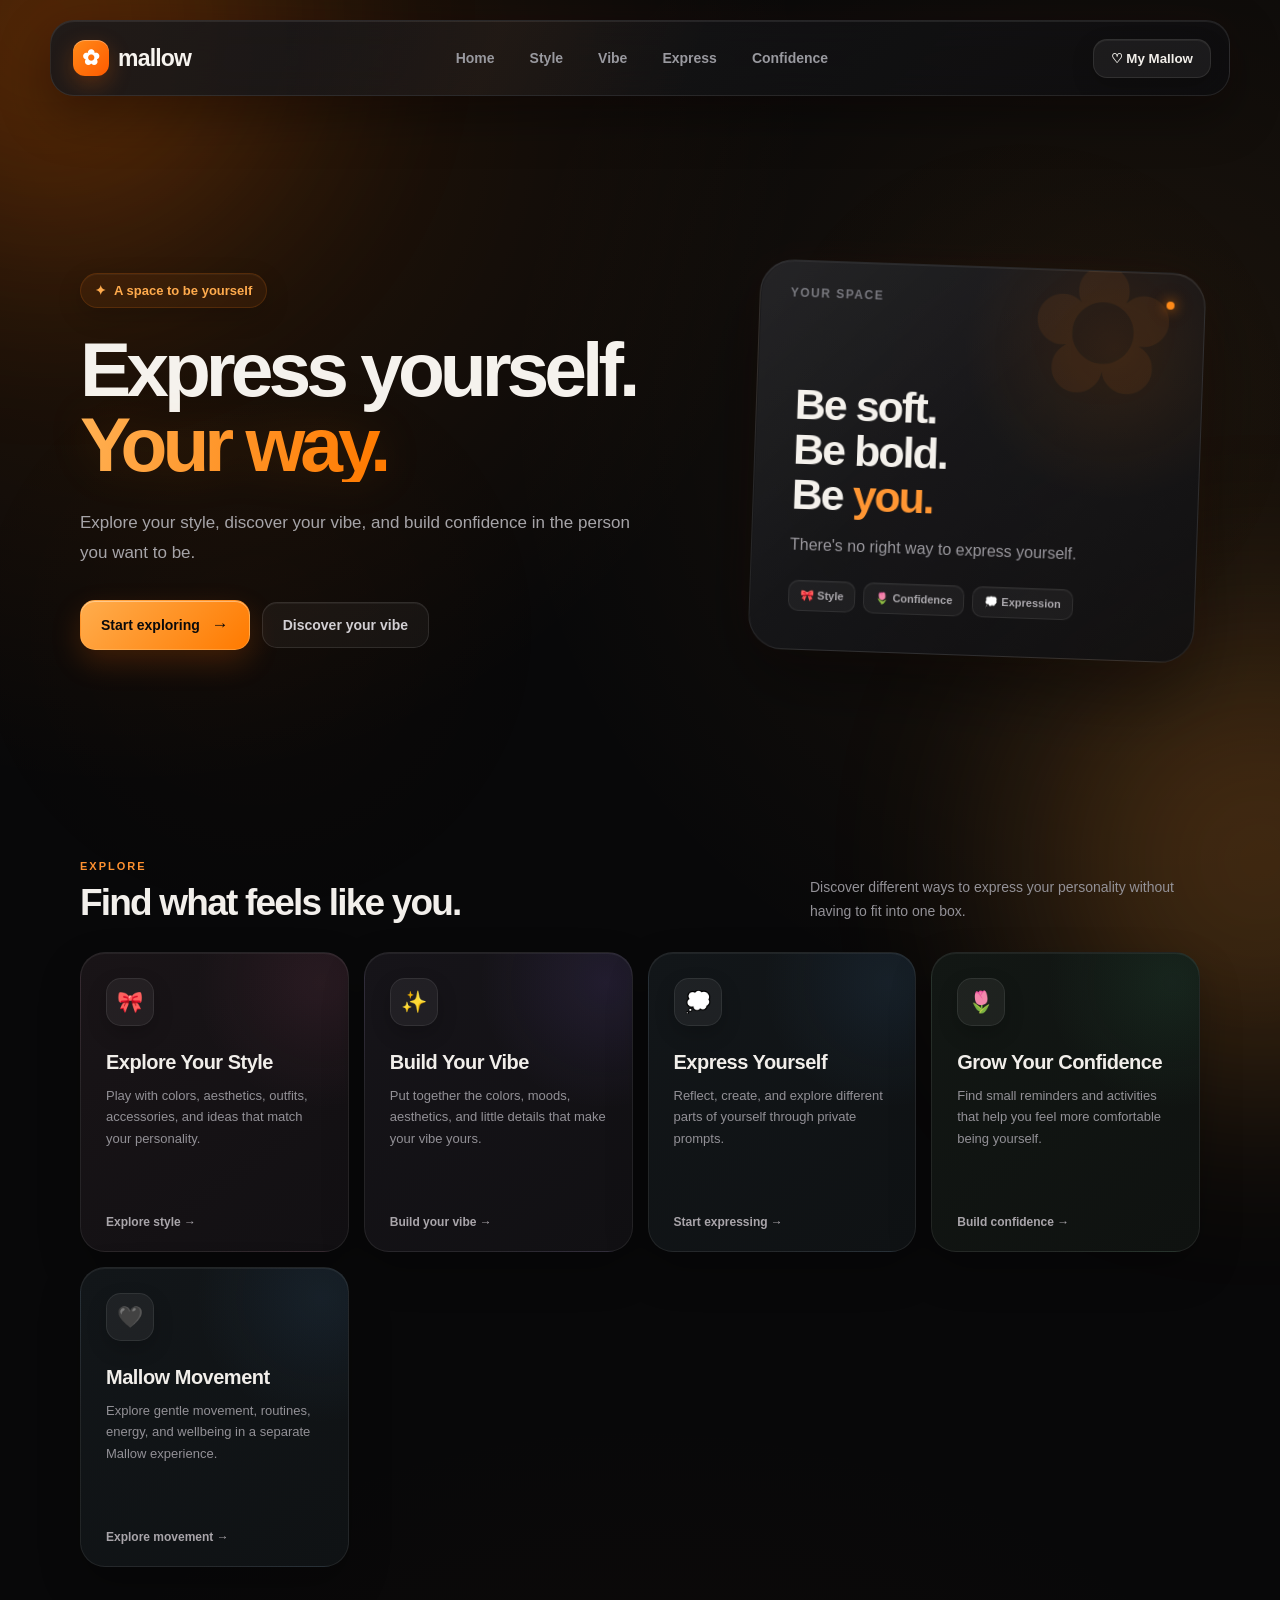
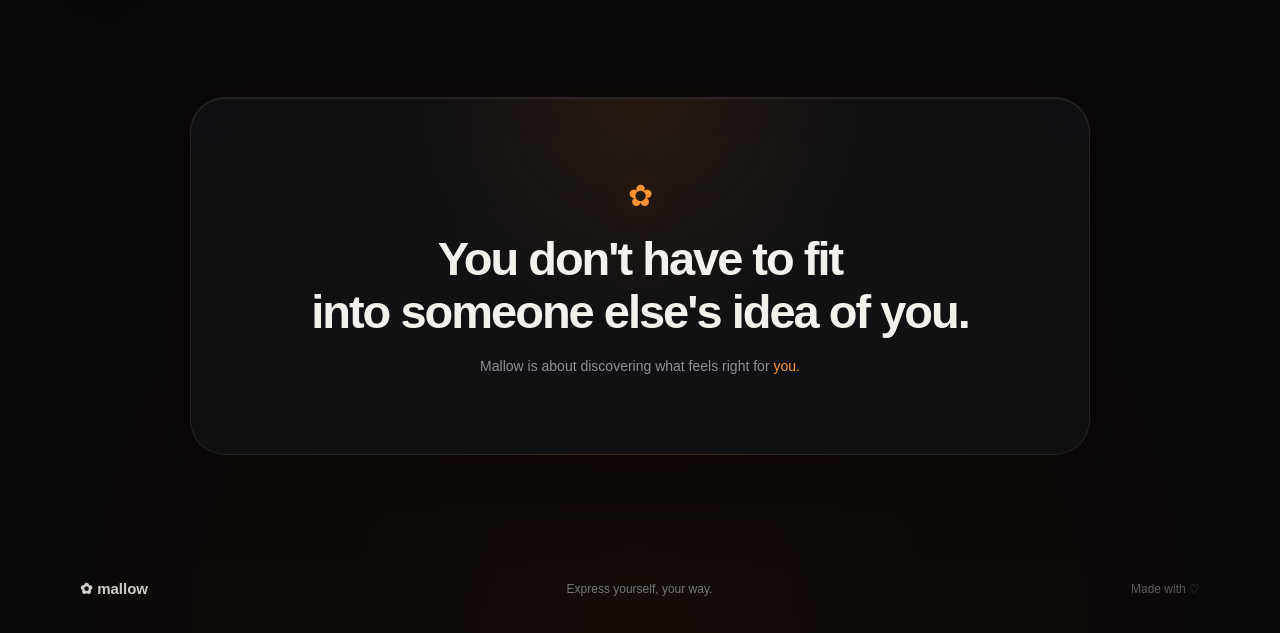
==== commit 9b690dcd: "Add Mallow Movement feature card to index.html Added a new feature card for 'Mallow Movement' with a" ====
--- a/index.html
+++ b/index.html
@@ -320,6 +320,35 @@
 
         </div>
 
+
+
+        <!-- MOVEMENT -->
+        <div class="feature-card blue-card">
+
+          <div class="feature-icon">
+            🖤
+          </div>
+
+
+          <h3>
+            Mallow Movement
+          </h3>
+
+
+          <p>
+            Explore gentle movement, routines, energy, and
+            wellbeing in a separate Mallow experience.
+          </p>
+
+
+          <button
+            onclick="window.location.href='https://mallow-movement.vercel.app/index.html'"
+          >
+            Explore movement →
+          </button>
+
+        </div>
+
       </div>
 
     </section>
--- a/style.css
+++ b/style.css
@@ -1,5 +1,5 @@
 /* =========================
-   MALLOW — GLOBAL
+   MALLOW — HALLOWEEN GLOBAL
 ========================= */
 
 * {
@@ -14,14 +14,45 @@
 
 body {
   min-height: 100vh;
-  font-family: Inter, -apple-system, BlinkMacSystemFont, "Segoe UI", sans-serif;
-  color: #30283b;
-  background:
-    radial-gradient(circle at 10% 10%, rgba(255, 184, 220, 0.38), transparent 30%),
-    radial-gradient(circle at 90% 20%, rgba(196, 183, 255, 0.38), transparent 30%),
-    radial-gradient(circle at 50% 90%, rgba(178, 226, 255, 0.28), transparent 35%),
-    #fff9fd;
+
+  font-family:
+    Inter,
+    -apple-system,
+    BlinkMacSystemFont,
+    "Segoe UI",
+    sans-serif;
+
+  color: #f4f1ed;
+
+  background:
+    radial-gradient(
+      circle at 10% 5%,
+      rgba(255, 122, 0, 0.13),
+      transparent 28%
+    ),
+    radial-gradient(
+      circle at 90% 18%,
+      rgba(255, 155, 45, 0.08),
+      transparent 30%
+    ),
+    radial-gradient(
+      circle at 50% 100%,
+      rgba(110, 45, 0, 0.12),
+      transparent 35%
+    ),
+    #080809;
+
   overflow-x: hidden;
+}
+
+
+/* =========================
+   GLOBAL SELECTION
+========================= */
+
+::selection {
+  color: #0a0a0b;
+  background: #ff8a18;
 }
 
 
@@ -31,25 +62,33 @@
 
 .background-glow {
   position: fixed;
-  width: 420px;
-  height: 420px;
+
+  width: 460px;
+  height: 460px;
+
   border-radius: 50%;
-  filter: blur(90px);
+
+  filter: blur(110px);
+
   pointer-events: none;
+
   z-index: -1;
-  opacity: 0.35;
+
+  opacity: 0.22;
 }
 
 .glow-one {
-  top: -180px;
-  left: -150px;
-  background: #ff9fd0;
+  top: -210px;
+  left: -180px;
+
+  background: #ff6a00;
 }
 
 .glow-two {
-  right: -180px;
-  bottom: -150px;
-  background: #aaa0ff;
+  right: -210px;
+  bottom: -190px;
+
+  background: #ff9a2e;
 }
 
 
@@ -58,8 +97,11 @@
 ========================= */
 
 .navbar {
+  position: relative;
+
   width: min(1180px, calc(100% - 40px));
   height: 76px;
+
   margin: 20px auto 0;
 
   display: flex;
@@ -68,26 +110,66 @@
 
   padding: 0 18px 0 22px;
 
-  background: rgba(255, 255, 255, 0.62);
-  border: 1px solid rgba(255, 255, 255, 0.85);
+  background:
+    linear-gradient(
+      135deg,
+      rgba(25, 25, 28, 0.86),
+      rgba(14, 14, 16, 0.78)
+    );
+
+  border: 1px solid rgba(255, 255, 255, 0.09);
+
   border-radius: 24px;
 
-  backdrop-filter: blur(24px);
-  -webkit-backdrop-filter: blur(24px);
-
-  box-shadow:
-    0 12px 40px rgba(120, 91, 135, 0.09),
-    inset 0 1px 0 rgba(255, 255, 255, 0.9);
-}
+  backdrop-filter: blur(28px);
+  -webkit-backdrop-filter: blur(28px);
+
+  box-shadow:
+    0 18px 50px rgba(0, 0, 0, 0.38),
+    0 0 35px rgba(255, 105, 0, 0.04),
+    inset 0 1px 0 rgba(255, 255, 255, 0.08);
+
+  overflow: hidden;
+}
+
+.navbar::before {
+  content: "";
+
+  position: absolute;
+
+  inset: 0;
+
+  background:
+    linear-gradient(
+      110deg,
+      transparent 20%,
+      rgba(255, 126, 20, 0.05),
+      transparent 55%
+    );
+
+  pointer-events: none;
+}
+
+
+/* =========================
+   LOGO
+========================= */
 
 .logo {
+  position: relative;
+
   display: flex;
   align-items: center;
   gap: 9px;
 
+  color: #f7f4ef;
+
   font-size: 23px;
   font-weight: 800;
+
   letter-spacing: -0.8px;
+
+  z-index: 1;
 }
 
 .logo-flower {
@@ -97,19 +179,45 @@
   display: grid;
   place-items: center;
 
-  color: white;
+  color: #fff;
+
   font-size: 21px;
 
-  background: linear-gradient(135deg, #ff8fc9, #a99aff);
+  background:
+    linear-gradient(
+      135deg,
+      #ff8a18,
+      #ff5b00
+    );
+
   border-radius: 12px;
 
-  box-shadow: 0 8px 20px rgba(211, 127, 202, 0.28);
-}
+  box-shadow:
+    0 8px 22px rgba(255, 105, 0, 0.25),
+    inset 0 1px 0 rgba(255,255,255,0.3);
+
+  transition: 0.3s ease;
+}
+
+.logo:hover .logo-flower {
+  transform: rotate(-6deg) scale(1.05);
+
+  box-shadow:
+    0 10px 28px rgba(255, 105, 0, 0.35);
+}
+
+
+/* =========================
+   NAV LINKS
+========================= */
 
 .nav-links {
   display: flex;
   align-items: center;
   gap: 7px;
+
+  position: relative;
+  z-index: 1;
 }
 
 .nav-links a {
@@ -117,7 +225,8 @@
 
   padding: 10px 14px;
 
-  color: #746a7e;
+  color: #99999f;
+
   text-decoration: none;
 
   font-size: 14px;
@@ -125,40 +234,97 @@
 
   border-radius: 12px;
 
+  transition:
+    color 0.25s ease,
+    background 0.25s ease,
+    transform 0.25s ease;
+}
+
+.nav-links a:hover {
+  color: #f5f2ee;
+
+  background:
+    rgba(255, 255, 255, 0.055);
+
+  transform: translateY(-1px);
+}
+
+.nav-links a.active {
+  color: #ff9a2e;
+
+  background:
+    rgba(255, 126, 20, 0.10);
+
+  box-shadow:
+    inset 0 0 0 1px rgba(255, 126, 20, 0.10);
+}
+
+.nav-links a.active::after {
+  content: "";
+
+  position: absolute;
+
+  left: 50%;
+  bottom: 5px;
+
+  width: 18px;
+  height: 2px;
+
+  transform: translateX(-50%);
+
+  background: #ff8a18;
+
+  border-radius: 99px;
+
+  box-shadow:
+    0 0 10px rgba(255, 122, 0, 0.65);
+}
+
+
+/* =========================
+   PROFILE BUTTON
+========================= */
+
+.profile-button {
+  position: relative;
+  z-index: 1;
+
+  border: 1px solid rgba(255,255,255,0.09);
+
+  padding: 11px 17px;
+
+  color: #f1eee9;
+
+  background:
+    rgba(255,255,255,0.055);
+
+  border-radius: 14px;
+
+  font-weight: 700;
+
+  cursor: pointer;
+
+  box-shadow:
+    0 8px 22px rgba(0,0,0,0.2),
+    inset 0 1px 0 rgba(255,255,255,0.06);
+
   transition: 0.25s ease;
 }
 
-.nav-links a:hover {
-  color: #30283b;
-  background: rgba(255, 255, 255, 0.7);
-}
-
-.nav-links a.active {
-  color: #30283b;
-  background: rgba(255, 255, 255, 0.82);
-  box-shadow: 0 5px 18px rgba(130, 100, 145, 0.08);
-}
-
-.profile-button {
-  border: 0;
-  padding: 11px 17px;
-
-  color: #4c4058;
-  background: rgba(255, 255, 255, 0.8);
-
-  border-radius: 14px;
-
-  font-weight: 700;
-  cursor: pointer;
-
-  box-shadow: 0 7px 18px rgba(100, 75, 120, 0.08);
-
-  transition: 0.25s ease;
-}
-
 .profile-button:hover {
+  color: #ff9a2e;
+
+  border-color:
+    rgba(255,126,20,0.28);
+
+  background:
+    rgba(255,126,20,0.09);
+
   transform: translateY(-2px);
-  box-shadow: 0 10px 24px rgba(100, 75, 120, 0.13);
+
+  box-shadow:
+    0 12px 28px rgba(0,0,0,0.28),
+    0 0 20px rgba(255,105,0,0.08);
 }
 
 
@@ -168,18 +334,30 @@
 
 .hero {
   width: min(1120px, calc(100% - 40px));
+
   min-height: 650px;
+
   margin: 40px auto 0;
 
   display: grid;
-  grid-template-columns: 1.15fr 0.85fr;
+
+  grid-template-columns:
+    1.15fr
+    0.85fr;
+
   align-items: center;
+
   gap: 70px;
 }
 
 .hero-content {
   max-width: 650px;
 }
+
+
+/* =========================
+   WELCOME PILL
+========================= */
 
 .welcome-pill {
   display: inline-flex;
@@ -188,50 +366,88 @@
 
   padding: 9px 14px;
 
-  color: #8c6382;
-  background: rgba(255, 255, 255, 0.62);
-
-  border: 1px solid rgba(255, 255, 255, 0.9);
+  color: #ffab4d;
+
+  background:
+    rgba(255, 126, 20, 0.075);
+
+  border: 1px solid
+    rgba(255, 126, 20, 0.16);
+
   border-radius: 999px;
 
   font-size: 13px;
   font-weight: 700;
 
-  box-shadow: 0 8px 24px rgba(120, 90, 130, 0.06);
-}
+  box-shadow:
+    0 8px 25px rgba(0,0,0,0.18),
+    inset 0 1px 0 rgba(255,255,255,0.04);
+}
+
+
+/* =========================
+   HERO TITLE
+========================= */
 
 .hero h1 {
   margin-top: 24px;
 
-  font-size: clamp(52px, 6vw, 82px);
+  color: #f5f2ed;
+
+  font-size:
+    clamp(52px, 6vw, 82px);
+
   line-height: 0.98;
+
   letter-spacing: -5px;
+
   font-weight: 850;
 }
 
 .hero h1 span {
   display: block;
 
-  background: linear-gradient(
-    100deg,
-    #ed72b0,
-    #a995f7,
-    #76bff4
-  );
+  background:
+    linear-gradient(
+      100deg,
+      #ffb052,
+      #ff7a00,
+      #ff9f32
+    );
 
   -webkit-background-clip: text;
   background-clip: text;
+
   color: transparent;
-}
+
+  filter:
+    drop-shadow(
+      0 0 22px
+      rgba(255, 122, 0, 0.12)
+    );
+}
+
+
+/* =========================
+   HERO DESCRIPTION
+========================= */
 
 .hero-content > p {
   max-width: 560px;
+
   margin-top: 26px;
 
-  color: #766c80;
+  color: #a6a4a8;
+
   font-size: 17px;
+
   line-height: 1.75;
 }
+
+
+/* =========================
+   HERO BUTTONS
+========================= */
 
 .hero-buttons {
   display: flex;
@@ -243,7 +459,6 @@
 
 .primary-button,
 .secondary-button {
-  border: 0;
   border-radius: 15px;
 
   padding: 14px 20px;
@@ -252,43 +467,83 @@
   font-weight: 750;
 
   cursor: pointer;
-  transition: 0.25s ease;
-}
+
+  transition:
+    transform 0.25s ease,
+    box-shadow 0.25s ease,
+    background 0.25s ease,
+    border-color 0.25s ease;
+}
+
+
+/* Primary */
 
 .primary-button {
-  color: white;
-
-  background: linear-gradient(
-    135deg,
-    #f184bc,
-    #a998f5
-  );
-
-  box-shadow:
-    0 12px 28px rgba(192, 116, 192, 0.25),
-    inset 0 1px 0 rgba(255,255,255,0.35);
+  color: #0a0a0b;
+
+  background:
+    linear-gradient(
+      135deg,
+      #ffad4d,
+      #ff7a00
+    );
+
+  border: 1px solid
+    rgba(255, 184, 100, 0.35);
+
+  box-shadow:
+    0 12px 30px
+      rgba(255, 105, 0, 0.20),
+    inset 0 1px 0
+      rgba(255,255,255,0.38);
 }
 
 .primary-button span {
   margin-left: 8px;
+
   font-size: 17px;
 }
 
 .primary-button:hover {
   transform: translateY(-3px);
-  box-shadow: 0 16px 32px rgba(192, 116, 192, 0.32);
-}
+
+  box-shadow:
+    0 17px 36px
+      rgba(255, 105, 0, 0.30),
+    0 0 24px
+      rgba(255, 122, 0, 0.12);
+}
+
+
+/* Secondary */
 
 .secondary-button {
-  color: #655a70;
-  background: rgba(255, 255, 255, 0.68);
-
-  border: 1px solid rgba(255,255,255,0.9);
+  color: #d2cfd3;
+
+  background:
+    rgba(255,255,255,0.045);
+
+  border: 1px solid
+    rgba(255,255,255,0.10);
+
+  box-shadow:
+    inset 0 1px 0
+      rgba(255,255,255,0.05);
 }
 
 .secondary-button:hover {
+  color: #ffab4d;
+
   transform: translateY(-3px);
-  background: white;
+
+  background:
+    rgba(255,126,20,0.075);
+
+  border-color:
+    rgba(255,126,20,0.20);
+
+  box-shadow:
+    0 12px 28px rgba(0,0,0,0.25);
 }
 
 
@@ -300,6 +555,7 @@
   position: relative;
 
   min-height: 390px;
+
   padding: 38px;
 
   display: flex;
@@ -309,40 +565,101 @@
   overflow: hidden;
 
   background:
+    radial-gradient(
+      circle at 80% 20%,
+      rgba(255,122,0,0.10),
+      transparent 32%
+    ),
     linear-gradient(
       145deg,
-      rgba(255,255,255,0.86),
-      rgba(255,237,249,0.66)
-    );
-
-  border: 1px solid rgba(255,255,255,0.95);
+      rgba(29,29,32,0.92),
+      rgba(15,15,17,0.86)
+    );
+
+  border: 1px solid
+    rgba(255,255,255,0.09);
+
   border-radius: 34px;
 
   box-shadow:
-    0 30px 70px rgba(120, 86, 135, 0.13),
-    inset 0 1px 0 rgba(255,255,255,0.95);
+    0 30px 75px
+      rgba(0,0,0,0.42),
+    0 0 45px
+      rgba(255,105,0,0.045),
+    inset 0 1px 0
+      rgba(255,255,255,0.08);
 
   transform: rotate(2deg);
-  transition: 0.35s ease;
+
+  transition:
+    transform 0.35s ease,
+    box-shadow 0.35s ease;
+}
+
+.hero-card::before {
+  content: "";
+
+  position: absolute;
+
+  inset: 1px;
+
+  border-radius: 33px;
+
+  background:
+    linear-gradient(
+      135deg,
+      rgba(255,255,255,0.035),
+      transparent 45%
+    );
+
+  pointer-events: none;
 }
 
 .hero-card:hover {
-  transform: rotate(0deg) translateY(-6px);
-}
+  transform:
+    rotate(0deg)
+    translateY(-6px);
+
+  box-shadow:
+    0 38px 85px
+      rgba(0,0,0,0.50),
+    0 0 55px
+      rgba(255,105,0,0.075);
+}
+
+
+/* =========================
+   HERO DECORATION
+========================= */
 
 .flower-decoration {
   position: absolute;
+
   top: -30px;
   right: 25px;
 
   font-size: 180px;
+
   line-height: 1;
 
-  color: rgba(239, 139, 194, 0.16);
-}
+  color:
+    rgba(255,126,20,0.08);
+
+  filter:
+    drop-shadow(
+      0 0 25px
+      rgba(255,105,0,0.12)
+    );
+}
+
+
+/* =========================
+   HERO CARD HEADER
+========================= */
 
 .hero-card-header {
   position: absolute;
+
   top: 25px;
   left: 30px;
   right: 30px;
@@ -351,10 +668,13 @@
   align-items: center;
   justify-content: space-between;
 
-  color: #9b8da1;
+  color: #77777d;
+
   font-size: 12px;
   font-weight: 700;
+
   text-transform: uppercase;
+
   letter-spacing: 1.5px;
 }
 
@@ -363,34 +683,52 @@
   height: 8px;
 
   border-radius: 50%;
-  background: #8dddb1;
-
-  box-shadow: 0 0 12px rgba(141,221,177,0.7);
-}
+
+  background: #ff8a18;
+
+  box-shadow:
+    0 0 12px
+    rgba(255,122,0,0.85),
+    0 0 24px
+    rgba(255,122,0,0.30);
+}
+
+
+/* =========================
+   HERO CARD CONTENT
+========================= */
 
 .hero-card h2 {
   position: relative;
 
+  color: #f4f1ec;
+
   font-size: 43px;
+
   line-height: 1.05;
+
   letter-spacing: -2px;
 }
 
 .hero-card h2 em {
-  color: #d879ad;
+  color: #ff9633;
+
   font-style: normal;
 }
 
 .hero-card p {
   margin-top: 15px;
 
-  color: #83788b;
+  color: #99979d;
+
   line-height: 1.6;
 }
 
 .mini-tags {
   display: flex;
+
   flex-wrap: wrap;
+
   gap: 8px;
 
   margin-top: 22px;
@@ -399,14 +737,22 @@
 .mini-tags span {
   padding: 8px 11px;
 
-  color: #77697c;
-  background: rgba(255,255,255,0.7);
-
-  border: 1px solid rgba(255,255,255,0.9);
+  color: #aaa7ac;
+
+  background:
+    rgba(255,255,255,0.045);
+
+  border: 1px solid
+    rgba(255,255,255,0.08);
+
   border-radius: 10px;
 
   font-size: 11px;
   font-weight: 700;
+
+  box-shadow:
+    inset 0 1px 0
+    rgba(255,255,255,0.04);
 }
 
 
@@ -416,37 +762,49 @@
 
 .section {
   width: min(1120px, calc(100% - 40px));
+
   margin: 70px auto 0;
 }
 
 .section-heading {
   display: flex;
+
   align-items: flex-end;
+
   justify-content: space-between;
+
   gap: 40px;
 
   margin-bottom: 28px;
 }
 
 .eyebrow {
-  color: #c477a5;
+  color: #ff9130;
+
   font-size: 11px;
+
   font-weight: 800;
+
   letter-spacing: 2px;
 }
 
 .section-heading h2 {
   margin-top: 8px;
 
+  color: #f2efeb;
+
   font-size: 37px;
+
   letter-spacing: -1.8px;
 }
 
 .section-heading p {
   max-width: 390px;
 
-  color: #817687;
+  color: #939197;
+
   font-size: 14px;
+
   line-height: 1.7;
 }
 
@@ -457,7 +815,10 @@
 
 .feature-grid {
   display: grid;
-  grid-template-columns: repeat(4, 1fr);
+
+  grid-template-columns:
+    repeat(4, 1fr);
+
   gap: 15px;
 }
 
@@ -465,39 +826,104 @@
   position: relative;
 
   min-height: 300px;
+
   padding: 25px;
 
   border-radius: 25px;
 
-  border: 1px solid rgba(255,255,255,0.9);
-
-  box-shadow:
-    0 15px 35px rgba(100,80,120,0.07),
-    inset 0 1px 0 rgba(255,255,255,0.8);
-
-  transition: 0.3s ease;
+  border: 1px solid
+    rgba(255,255,255,0.08);
+
+  box-shadow:
+    0 18px 40px
+      rgba(0,0,0,0.25),
+    inset 0 1px 0
+      rgba(255,255,255,0.06);
+
+  transition:
+    transform 0.3s ease,
+    box-shadow 0.3s ease,
+    border-color 0.3s ease;
 }
 
 .feature-card:hover {
   transform: translateY(-7px);
-  box-shadow: 0 22px 45px rgba(100,80,120,0.12);
-}
+
+  border-color:
+    rgba(255,126,20,0.18);
+
+  box-shadow:
+    0 25px 55px
+      rgba(0,0,0,0.38),
+    0 0 28px
+      rgba(255,105,0,0.05);
+}
+
+
+/* =========================
+   FEATURE CARD THEMES
+========================= */
 
 .pink-card {
-  background: linear-gradient(145deg, #fff0f8, #ffe3f2);
+  background:
+    radial-gradient(
+      circle at 90% 10%,
+      rgba(255,111,166,0.08),
+      transparent 35%
+    ),
+    linear-gradient(
+      145deg,
+      #191417,
+      #121013
+    );
 }
 
 .purple-card {
-  background: linear-gradient(145deg, #f5f1ff, #e9e1ff);
+  background:
+    radial-gradient(
+      circle at 90% 10%,
+      rgba(153,116,255,0.10),
+      transparent 35%
+    ),
+    linear-gradient(
+      145deg,
+      #161419,
+      #111013
+    );
 }
 
 .blue-card {
-  background: linear-gradient(145deg, #eef9ff, #ddf1ff);
+  background:
+    radial-gradient(
+      circle at 90% 10%,
+      rgba(92,170,255,0.08),
+      transparent 35%
+    ),
+    linear-gradient(
+      145deg,
+      #121619,
+      #0f1214
+    );
 }
 
 .green-card {
-  background: linear-gradient(145deg, #f0fff8, #dff8eb);
-}
+  background:
+    radial-gradient(
+      circle at 90% 10%,
+      rgba(94,219,148,0.08),
+      transparent 35%
+    ),
+    linear-gradient(
+      145deg,
+      #121714,
+      #0f1210
+    );
+}
+
+
+/* =========================
+   FEATURE ICON
+========================= */
 
 .feature-icon {
   width: 48px;
@@ -506,40 +932,78 @@
   display: grid;
   place-items: center;
 
-  background: rgba(255,255,255,0.72);
+  background:
+    rgba(255,255,255,0.055);
+
+  border:
+    1px solid
+    rgba(255,255,255,0.08);
+
   border-radius: 15px;
 
   font-size: 21px;
 
-  box-shadow: 0 8px 18px rgba(90,70,110,0.07);
-}
+  box-shadow:
+    0 8px 20px
+      rgba(0,0,0,0.20);
+
+  transition: 0.3s ease;
+}
+
+.feature-card:hover .feature-icon {
+  transform:
+    translateY(-2px)
+    rotate(-3deg);
+
+  border-color:
+    rgba(255,126,20,0.18);
+
+  box-shadow:
+    0 10px 25px
+      rgba(0,0,0,0.30),
+    0 0 18px
+      rgba(255,105,0,0.08);
+}
+
+
+/* =========================
+   FEATURE CONTENT
+========================= */
 
 .feature-card h3 {
   margin-top: 25px;
 
+  color: #f1eeea;
+
   font-size: 20px;
+
   letter-spacing: -0.5px;
 }
 
 .feature-card p {
   margin-top: 11px;
 
-  color: #756b7b;
+  color: #929096;
+
   font-size: 13px;
+
   line-height: 1.65;
 }
 
 .feature-card button {
   position: absolute;
+
   bottom: 22px;
   left: 25px;
 
   border: 0;
+
   background: transparent;
 
-  color: #66586c;
+  color: #a9a5aa;
 
   font-size: 12px;
+
   font-weight: 800;
 
   cursor: pointer;
@@ -548,7 +1012,10 @@
 }
 
 .feature-card button:hover {
-  transform: translateX(4px);
+  color: #ff9633;
+
+  transform:
+    translateX(4px);
 }
 
 
@@ -565,39 +1032,68 @@
 
   text-align: center;
 
-  background: rgba(255,255,255,0.56);
-  border: 1px solid rgba(255,255,255,0.9);
+  background:
+    radial-gradient(
+      circle at 50% 0%,
+      rgba(255,122,0,0.09),
+      transparent 40%
+    ),
+    rgba(19,19,22,0.78);
+
+  border:
+    1px solid
+    rgba(255,255,255,0.08);
+
   border-radius: 35px;
 
   box-shadow:
-    0 25px 60px rgba(100,75,120,0.08),
-    inset 0 1px 0 rgba(255,255,255,0.9);
-
-  backdrop-filter: blur(20px);
+    0 30px 70px
+      rgba(0,0,0,0.35),
+    0 0 40px
+      rgba(255,105,0,0.04),
+    inset 0 1px 0
+      rgba(255,255,255,0.07);
+
+  backdrop-filter: blur(22px);
+  -webkit-backdrop-filter: blur(22px);
 }
 
 .quote-flower {
   margin-bottom: 20px;
 
-  color: #e58ab9;
+  color: #ff9130;
+
   font-size: 30px;
+
+  filter:
+    drop-shadow(
+      0 0 15px
+      rgba(255,122,0,0.25)
+    );
 }
 
 .quote-section h2 {
-  font-size: clamp(30px, 4vw, 47px);
+  color: #f4f1ed;
+
+  font-size:
+    clamp(30px, 4vw, 47px);
+
   line-height: 1.12;
+
   letter-spacing: -2px;
 }
 
 .quote-section p {
   margin-top: 20px;
 
-  color: #817487;
+  color: #929096;
+
   font-size: 14px;
 }
 
 .quote-section em {
-  color: #cf73a5;
+  color: #ff9633;
+
   font-style: normal;
 }
 
@@ -614,16 +1110,21 @@
   padding: 25px 0 35px;
 
   display: flex;
+
   align-items: center;
+
   justify-content: space-between;
 
-  color: #918595;
+  color: #77767c;
+
   font-size: 12px;
 }
 
 .footer-logo {
-  color: #64576d;
+  color: #d0ccc7;
+
   font-weight: 800;
+
   font-size: 15px;
 }
 
@@ -633,6 +1134,210 @@
 
 
 /* =========================
+   TOAST
+========================= */
+
+.mallow-toast {
+  position: fixed;
+
+  right: 24px;
+  bottom: 24px;
+
+  z-index: 9999;
+
+  display: flex;
+  align-items: center;
+  gap: 12px;
+
+  width:
+    min(360px, calc(100% - 32px));
+
+  padding: 14px 15px;
+
+  background:
+    rgba(22,22,25,0.92);
+
+  border:
+    1px solid
+    rgba(255,255,255,0.10);
+
+  border-radius: 18px;
+
+  backdrop-filter: blur(24px);
+  -webkit-backdrop-filter: blur(24px);
+
+  box-shadow:
+    0 20px 50px
+      rgba(0,0,0,0.45),
+    0 0 25px
+      rgba(255,105,0,0.05),
+    inset 0 1px 0
+      rgba(255,255,255,0.08);
+
+  opacity: 0;
+
+  transform:
+    translateY(20px)
+    scale(0.96);
+
+  pointer-events: none;
+
+  transition:
+    opacity 0.3s ease,
+    transform 0.3s ease;
+}
+
+.mallow-toast.show {
+  opacity: 1;
+
+  transform:
+    translateY(0)
+    scale(1);
+
+  pointer-events: auto;
+}
+
+.toast-icon {
+  width: 38px;
+  height: 38px;
+
+  flex-shrink: 0;
+
+  display: grid;
+  place-items: center;
+
+  color: #0a0a0b;
+
+  background:
+    linear-gradient(
+      135deg,
+      #ffad4d,
+      #ff7000
+    );
+
+  border-radius: 12px;
+
+  box-shadow:
+    0 8px 18px
+      rgba(255,105,0,0.22),
+    inset 0 1px 0
+      rgba(255,255,255,0.3);
+}
+
+.toast-content {
+  min-width: 0;
+
+  display: flex;
+
+  flex-direction: column;
+
+  gap: 3px;
+}
+
+.toast-content strong {
+  color: #efebe6;
+
+  font-size: 13px;
+}
+
+.toast-content span {
+  color: #969399;
+
+  font-size: 12px;
+
+  line-height: 1.4;
+}
+
+.toast-close {
+  margin-left: auto;
+
+  border: 0;
+
+  background: transparent;
+
+  color: #77757b;
+
+  font-size: 20px;
+
+  line-height: 1;
+
+  cursor: pointer;
+
+  transition: 0.2s ease;
+}
+
+.toast-close:hover {
+  color: #ff9633;
+
+  transform:
+    scale(1.1)
+    rotate(4deg);
+}
+
+
+/* =========================
+   SUBTLE HALLOWEEN ATMOSPHERE
+========================= */
+
+body::before {
+  content: "";
+
+  position: fixed;
+
+  inset: 0;
+
+  pointer-events: none;
+
+  z-index: -1;
+
+  background:
+    radial-gradient(
+      circle at 20% 70%,
+      rgba(255, 110, 0, 0.025),
+      transparent 25%
+    ),
+    radial-gradient(
+      circle at 80% 45%,
+      rgba(255, 150, 45, 0.025),
+      transparent 25%
+    );
+
+  opacity: 1;
+}
+
+
+/* =========================
+   SCROLLBAR
+========================= */
+
+::-webkit-scrollbar {
+  width: 9px;
+}
+
+::-webkit-scrollbar-track {
+  background: #09090a;
+}
+
+::-webkit-scrollbar-thumb {
+  background:
+    linear-gradient(
+      #ff8a18,
+      #d95c00
+    );
+
+  border-radius: 99px;
+
+  border:
+    2px solid
+    #09090a;
+}
+
+::-webkit-scrollbar-thumb:hover {
+  background: #ff9a2e;
+}
+
+
+/* =========================
    RESPONSIVE
 ========================= */
 
@@ -644,23 +1349,30 @@
 
   .hero {
     grid-template-columns: 1fr;
+
     gap: 35px;
+
     padding-top: 40px;
   }
 
   .hero-card {
     max-width: 550px;
+
     width: 100%;
+
     margin: auto;
   }
 
   .feature-grid {
-    grid-template-columns: repeat(2, 1fr);
+    grid-template-columns:
+      repeat(2, 1fr);
   }
 
   .section-heading {
     align-items: flex-start;
+
     flex-direction: column;
+
     gap: 15px;
   }
 }
@@ -670,21 +1382,25 @@
 
   .navbar {
     width: calc(100% - 24px);
+
     margin-top: 12px;
   }
 
   .profile-button {
     padding: 10px 12px;
+
     font-size: 12px;
   }
 
   .hero {
     width: calc(100% - 28px);
+
     margin-top: 20px;
   }
 
   .hero h1 {
     font-size: 52px;
+
     letter-spacing: -3px;
   }
 
@@ -694,6 +1410,7 @@
 
   .hero-buttons {
     align-items: stretch;
+
     flex-direction: column;
   }
 
@@ -704,6 +1421,7 @@
 
   .hero-card {
     min-height: 340px;
+
     padding: 27px;
   }
 
@@ -721,6 +1439,7 @@
 
   .quote-section {
     width: calc(100% - 28px);
+
     padding: 60px 22px;
   }
 
@@ -728,118 +1447,14 @@
     width: calc(100% - 28px);
 
     flex-direction: column;
+
     gap: 12px;
 
     text-align: center;
   }
-}
-
-/* =========================
-   MALLOW TOAST
-========================= */
-
-.mallow-toast {
-  position: fixed;
-  right: 24px;
-  bottom: 24px;
-
-  z-index: 9999;
-
-  display: flex;
-  align-items: center;
-  gap: 12px;
-
-  width: min(360px, calc(100% - 32px));
-
-  padding: 14px 15px;
-
-  background: rgba(255, 255, 255, 0.88);
-  border: 1px solid rgba(255, 255, 255, 0.95);
-
-  border-radius: 18px;
-
-  backdrop-filter: blur(22px);
-  -webkit-backdrop-filter: blur(22px);
-
-  box-shadow:
-    0 18px 45px rgba(90, 65, 110, 0.16),
-    inset 0 1px 0 rgba(255, 255, 255, 0.95);
-
-  opacity: 0;
-  transform: translateY(20px) scale(0.96);
-
-  pointer-events: none;
-
-  transition:
-    opacity 0.3s ease,
-    transform 0.3s ease;
-}
-
-.mallow-toast.show {
-  opacity: 1;
-  transform: translateY(0) scale(1);
-  pointer-events: auto;
-}
-
-.toast-icon {
-  width: 38px;
-  height: 38px;
-
-  flex-shrink: 0;
-
-  display: grid;
-  place-items: center;
-
-  color: white;
-
-  background: linear-gradient(
-    135deg,
-    #f184bc,
-    #a998f5
-  );
-
-  border-radius: 12px;
-
-  box-shadow:
-    0 7px 16px rgba(190, 120, 190, 0.2);
-}
-
-.toast-content {
-  min-width: 0;
-
-  display: flex;
-  flex-direction: column;
-  gap: 3px;
-}
-
-.toast-content strong {
-  color: #4c4058;
-  font-size: 13px;
-}
-
-.toast-content span {
-  color: #847889;
-  font-size: 12px;
-  line-height: 1.4;
-}
-
-.toast-close {
-  margin-left: auto;
-
-  border: 0;
-  background: transparent;
-
-  color: #a092a8;
-
-  font-size: 20px;
-  line-height: 1;
-
-  cursor: pointer;
-
-  transition: 0.2s ease;
-}
-
-.toast-close:hover {
-  color: #5c4d67;
-  transform: scale(1.1);
-}
+
+  .mallow-toast {
+    right: 16px;
+    bottom: 16px;
+  }
+}
